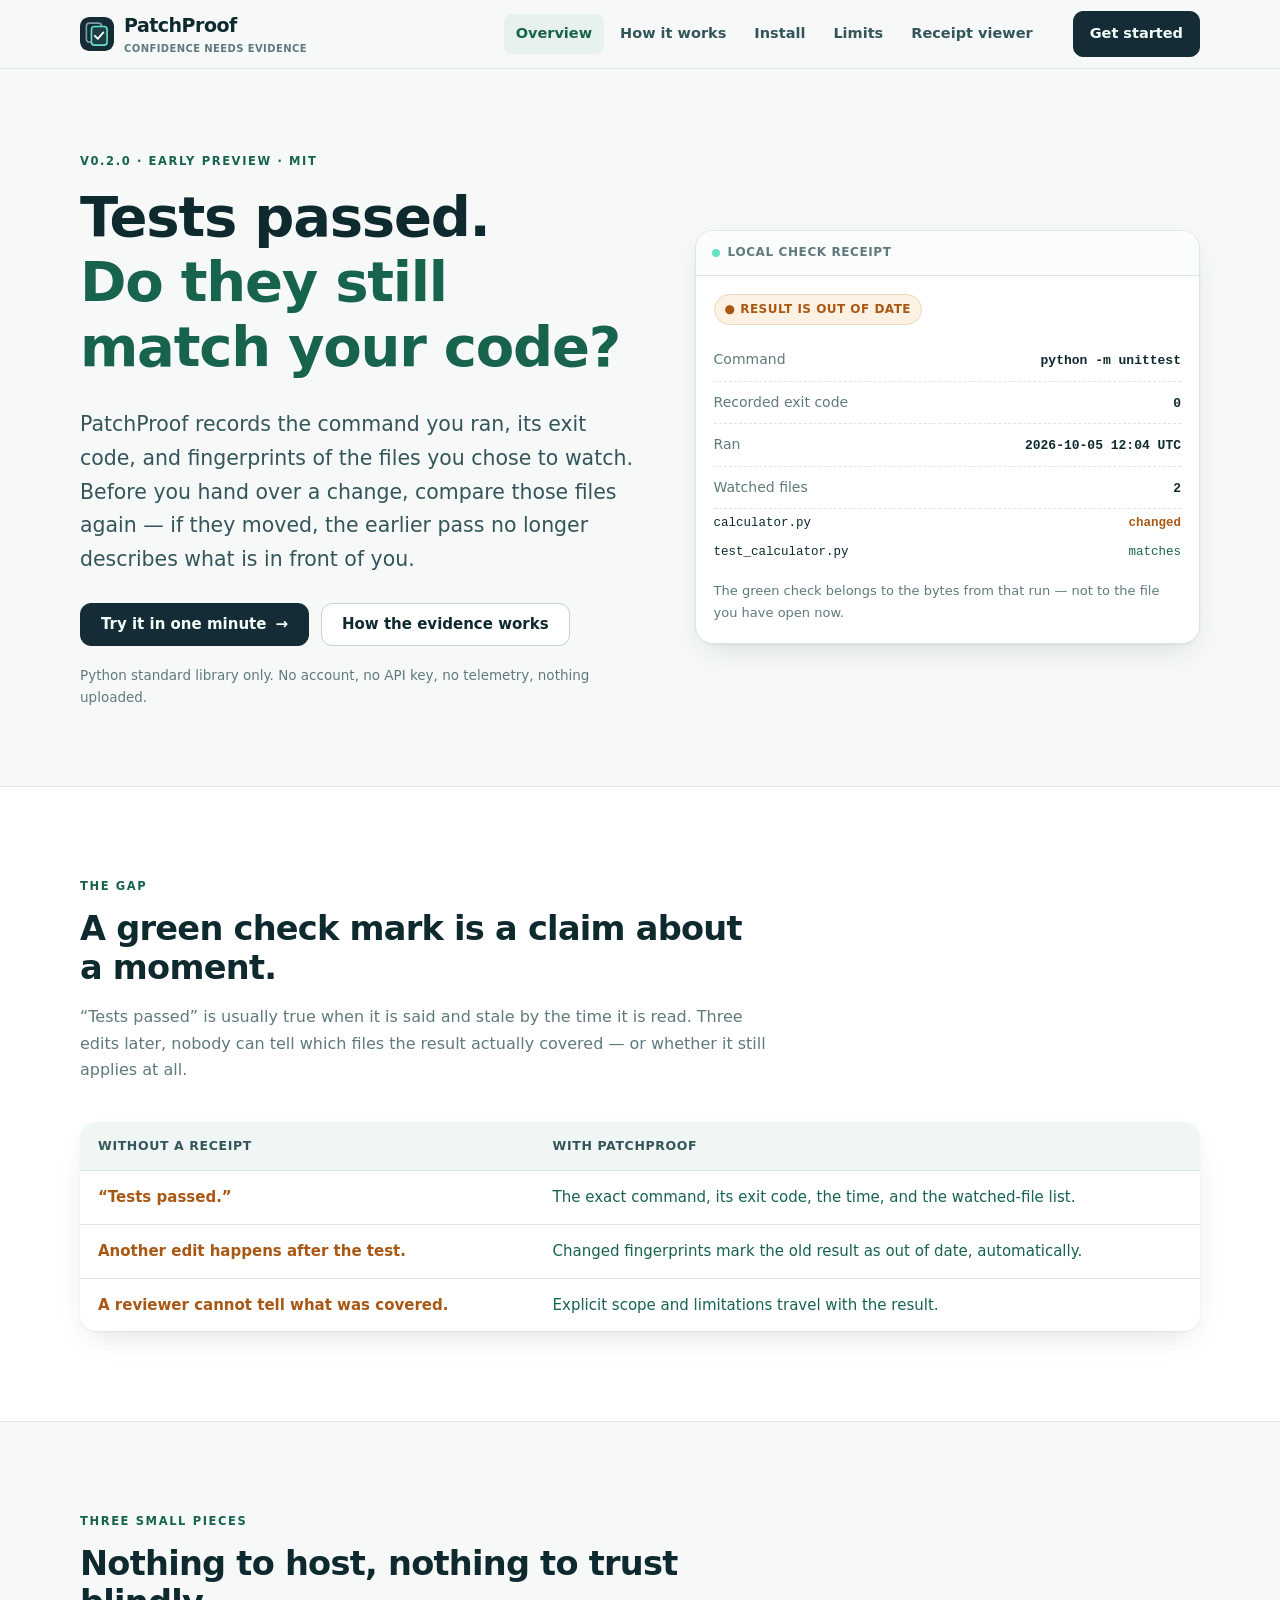
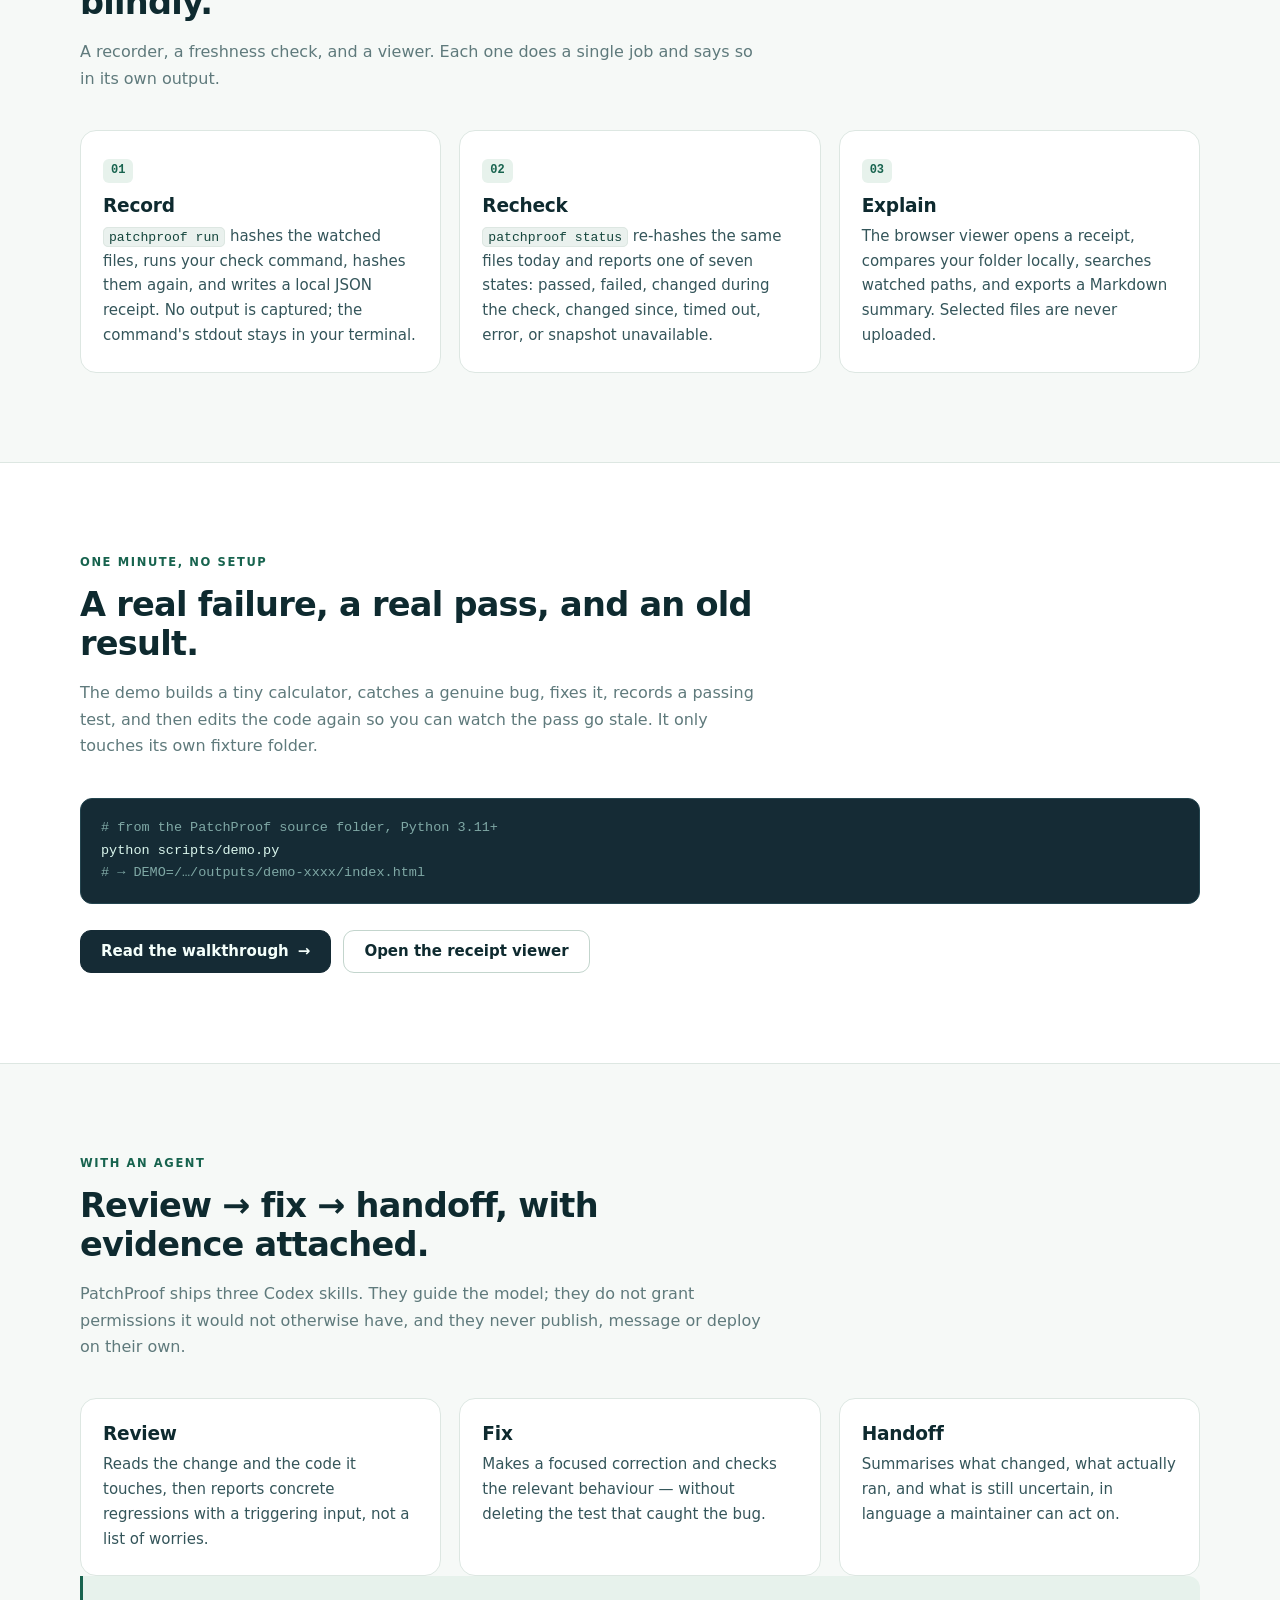
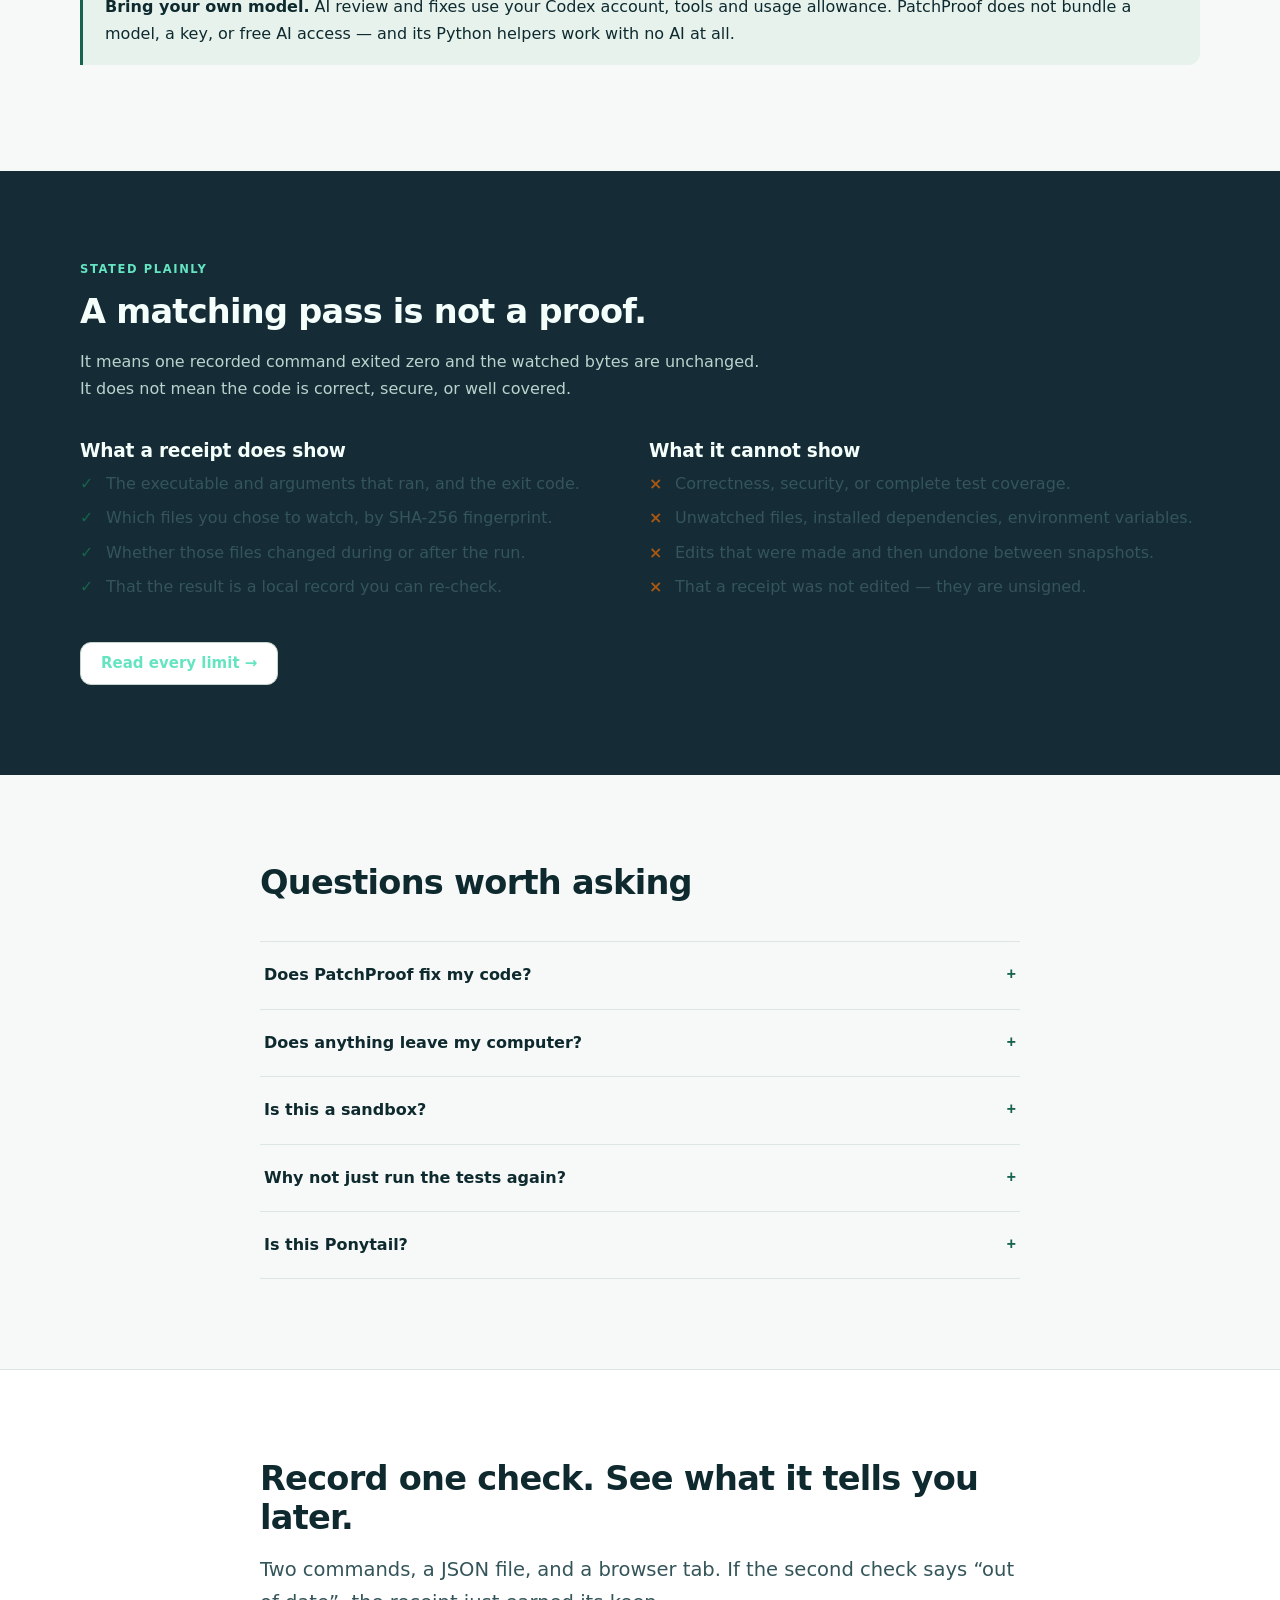
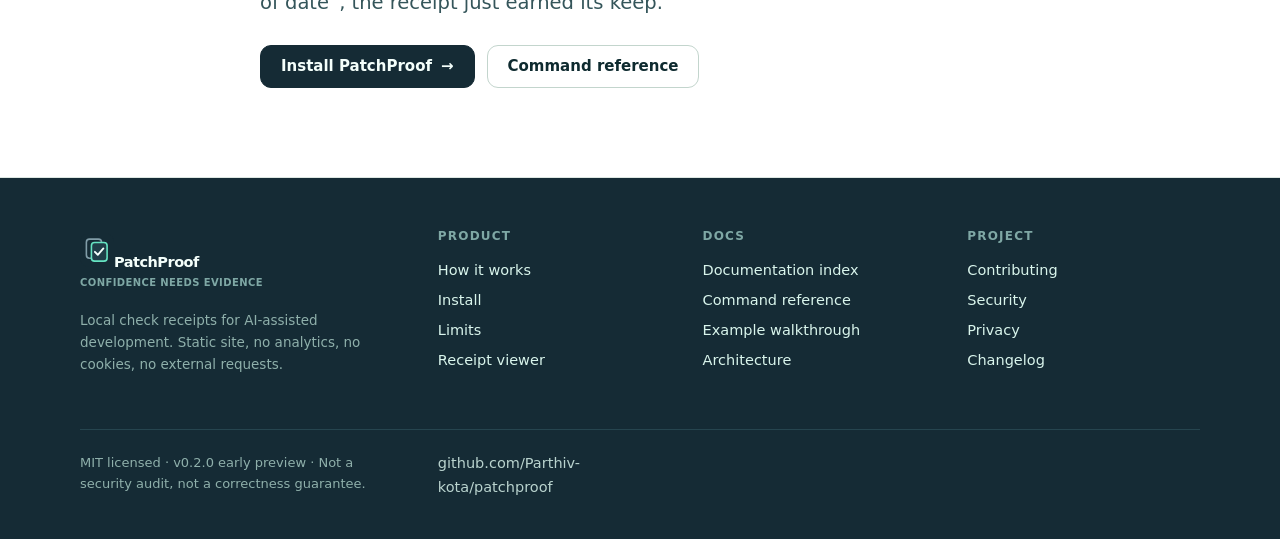
==== web/index.html @ 75d3e6bf "Add project website, folder watch selection, installable CLI and CI fixes Website (web/): - Four sta" ====
<!doctype html>
<html lang="en">
<head>
<meta charset="utf-8">
<meta name="viewport" content="width=device-width,initial-scale=1">
<meta http-equiv="Content-Security-Policy" content="default-src 'self'; img-src 'self'; style-src 'self'; script-src 'none'; object-src 'none'; base-uri 'none'; form-action 'none'">
<title>PatchProof — the AI says it works. See what was checked.</title>
<meta name="description" content="Local check receipts for AI-assisted development. Record the command, the exit code and fingerprints of the files you chose to watch — then find out when that pass stopped describing your code.">
<meta name="color-scheme" content="light">
<meta property="og:title" content="PatchProof — see what was checked">
<meta property="og:description" content="Local check receipts for AI-assisted development. Tests passed. Do they still match your code?">
<meta property="og:type" content="website">
<link rel="icon" href="../assets/icon.svg" type="image/svg+xml">
<link rel="stylesheet" href="style.css">
</head>
<body>
<a class="skip" href="#main">Skip to content</a>

<header class="site-header">
  <div class="wrap">
    <a class="brand" href="index.html">
      <img src="../assets/icon.svg" alt="">
      <span>PatchProof<small>Confidence needs evidence</small></span>
    </a>
    <nav class="site-nav" aria-label="Main">
      <a href="index.html" aria-current="page">Overview</a>
      <a href="how-it-works.html">How it works</a>
      <a href="install.html">Install</a>
      <a href="limits.html">Limits</a>
      <a href="../site/index.html">Receipt viewer</a>
    </nav>
    <a class="header-cta" href="install.html">Get started</a>
  </div>
</header>

<main id="main">

  <!-- ================= HERO ================= -->
  <section class="hero">
    <div class="wrap hero-grid">
      <div>
        <div class="eyebrow">v0.2.0 · early preview · MIT</div>
        <h1>Tests passed.<br><em>Do they still match your code?</em></h1>
        <p class="lede">PatchProof records the command you ran, its exit code, and fingerprints of the files you chose to watch. Before you hand over a change, compare those files again — if they moved, the earlier pass no longer describes what is in front of you.</p>
        <div class="btn-row">
          <a class="btn btn-primary" href="install.html">Try it in one minute <span aria-hidden="true">→</span></a>
          <a class="btn btn-secondary" href="how-it-works.html">How the evidence works</a>
        </div>
        <p class="hero-note">Python standard library only. No account, no API key, no telemetry, nothing uploaded.</p>
      </div>

      <aside class="mock" aria-label="Example of a check receipt that has gone out of date">
        <div class="mock-bar"><span class="dot" aria-hidden="true"></span> Local check receipt</div>
        <div class="mock-body">
          <span class="mock-status">● Result is out of date</span>
          <div class="mock-row"><span>Command</span><strong>python -m unittest</strong></div>
          <div class="mock-row"><span>Recorded exit code</span><strong>0</strong></div>
          <div class="mock-row"><span>Ran</span><strong>2026-10-05 12:04 UTC</strong></div>
          <div class="mock-row"><span>Watched files</span><strong>2</strong></div>
          <div style="margin-top:14px">
            <div class="mock-file"><span>calculator.py</span><b>changed</b></div>
            <div class="mock-file"><span>test_calculator.py</span><i>matches</i></div>
          </div>
          <p class="mock-foot">The green check belongs to the bytes from that run — not to the file you have open now.</p>
        </div>
      </aside>
    </div>
  </section>

  <!-- ================= PROBLEM ================= -->
  <section class="band">
    <div class="wrap">
      <div class="section-head">
        <div class="eyebrow">The gap</div>
        <h2>A green check mark is a claim about a moment.</h2>
        <p>“Tests passed” is usually true when it is said and stale by the time it is read. Three edits later, nobody can tell which files the result actually covered — or whether it still applies at all.</p>
      </div>
      <table class="compare">
        <thead>
          <tr><th scope="col">Without a receipt</th><th scope="col">With PatchProof</th></tr>
        </thead>
        <tbody>
          <tr>
            <td class="no">“Tests passed.”</td>
            <td class="yes">The exact command, its exit code, the time, and the watched-file list.</td>
          </tr>
          <tr>
            <td class="no">Another edit happens after the test.</td>
            <td class="yes">Changed fingerprints mark the old result as out of date, automatically.</td>
          </tr>
          <tr>
            <td class="no">A reviewer cannot tell what was covered.</td>
            <td class="yes">Explicit scope and limitations travel with the result.</td>
          </tr>
        </tbody>
      </table>
    </div>
  </section>

  <!-- ================= THREE PIECES ================= -->
  <section>
    <div class="wrap">
      <div class="section-head">
        <div class="eyebrow">Three small pieces</div>
        <h2>Nothing to host, nothing to trust blindly.</h2>
        <p>A recorder, a freshness check, and a viewer. Each one does a single job and says so in its own output.</p>
      </div>
      <div class="grid grid-3">
        <article class="card">
          <span class="num">01</span>
          <h3>Record</h3>
          <p><code>patchproof run</code> hashes the watched files, runs your check command, hashes them again, and writes a local JSON receipt. No output is captured; the command's stdout stays in your terminal.</p>
        </article>
        <article class="card">
          <span class="num">02</span>
          <h3>Recheck</h3>
          <p><code>patchproof status</code> re-hashes the same files today and reports one of seven states: passed, failed, changed during the check, changed since, timed out, error, or snapshot unavailable.</p>
        </article>
        <article class="card">
          <span class="num">03</span>
          <h3>Explain</h3>
          <p>The browser viewer opens a receipt, compares your folder locally, searches watched paths, and exports a Markdown summary. Selected files are never uploaded.</p>
        </article>
      </div>
    </div>
  </section>

  <!-- ================= DEMO ================= -->
  <section class="band">
    <div class="wrap">
      <div class="section-head">
        <div class="eyebrow">One minute, no setup</div>
        <h2>A real failure, a real pass, and an old result.</h2>
        <p>The demo builds a tiny calculator, catches a genuine bug, fixes it, records a passing test, and then edits the code again so you can watch the pass go stale. It only touches its own fixture folder.</p>
      </div>
      <pre><code><span class="c"># from the PatchProof source folder, Python 3.11+</span>
python scripts/demo.py
<span class="c"># → DEMO=/…/outputs/demo-xxxx/index.html</span></code></pre>
      <div class="btn-row">
        <a class="btn btn-primary" href="../examples/README.md">Read the walkthrough <span aria-hidden="true">→</span></a>
        <a class="btn btn-secondary" href="../site/index.html">Open the receipt viewer</a>
      </div>
    </div>
  </section>

  <!-- ================= FOR CODEX ================= -->
  <section>
    <div class="wrap">
      <div class="section-head">
        <div class="eyebrow">With an agent</div>
        <h2>Review → fix → handoff, with evidence attached.</h2>
        <p>PatchProof ships three Codex skills. They guide the model; they do not grant permissions it would not otherwise have, and they never publish, message or deploy on their own.</p>
      </div>
      <div class="grid grid-3">
        <article class="card"><h3>Review</h3><p>Reads the change and the code it touches, then reports concrete regressions with a triggering input, not a list of worries.</p></article>
        <article class="card"><h3>Fix</h3><p>Makes a focused correction and checks the relevant behaviour — without deleting the test that caught the bug.</p></article>
        <article class="card"><h3>Handoff</h3><p>Summarises what changed, what actually ran, and what is still uncertain, in language a maintainer can act on.</p></article>
      </div>
      <div class="callout" style="margin-top:26px">
        <p><strong>Bring your own model.</strong> AI review and fixes use your Codex account, tools and usage allowance. PatchProof does not bundle a model, a key, or free AI access — and its Python helpers work with no AI at all.</p>
      </div>
    </div>
  </section>

  <!-- ================= WHAT IT DOES NOT PROVE ================= -->
  <section class="band-deep">
    <div class="wrap">
      <div class="section-head">
        <div class="eyebrow" style="color:var(--mint)">Stated plainly</div>
        <h2>A matching pass is not a proof.</h2>
        <p>It means one recorded command exited zero and the watched bytes are unchanged. It does not mean the code is correct, secure, or well covered.</p>
      </div>
      <div class="grid grid-2">
        <div>
          <h3>What a receipt does show</h3>
          <ul class="ticks">
            <li>The executable and arguments that ran, and the exit code.</li>
            <li>Which files you chose to watch, by SHA-256 fingerprint.</li>
            <li>Whether those files changed during or after the run.</li>
            <li>That the result is a local record you can re-check.</li>
          </ul>
        </div>
        <div>
          <h3>What it cannot show</h3>
          <ul class="ticks cross">
            <li>Correctness, security, or complete test coverage.</li>
            <li>Unwatched files, installed dependencies, environment variables.</li>
            <li>Edits that were made and then undone between snapshots.</li>
            <li>That a receipt was not edited — they are unsigned.</li>
          </ul>
        </div>
      </div>
      <div class="btn-row"><a class="btn btn-secondary" href="limits.html">Read every limit →</a></div>
    </div>
  </section>

  <!-- ================= FAQ ================= -->
  <section>
    <div class="wrap-narrow">
      <div class="section-head"><h2>Questions worth asking</h2></div>
      <div class="faq">
        <details>
          <summary>Does PatchProof fix my code?</summary>
          <p>No. An agent host such as Codex performs AI-assisted edits, following the bundled skills. The recorder runs the command you name, and the viewer only compares fingerprints. None of them edits your source on its own.</p>
        </details>
        <details>
          <summary>Does anything leave my computer?</summary>
          <p>The helpers contain no network client and the viewer has no upload endpoint — it hashes selected files in the browser and keeps the result in memory. Your chosen check command may use the network, and your AI host's data policy applies separately when it reads your project.</p>
        </details>
        <details>
          <summary>Is this a sandbox?</summary>
          <p>No. Commands run with your normal account permissions and can modify files or reach the network. Read the command before you record it, and keep secrets out of arguments — arguments are stored in the receipt.</p>
        </details>
        <details>
          <summary>Why not just run the tests again?</summary>
          <p>Sometimes you should. A receipt is for the case where you cannot — the machine is different, the dependency is gone, the reviewer is remote, or you simply need to know whether the result you were shown still describes the code you were given.</p>
        </details>
        <details>
          <summary>Is this Ponytail?</summary>
          <p>No. <a href="https://github.com/DietrichGebert/ponytail">Ponytail</a> inspired the focused-plugin format. PatchProof's code, skills and symbol were authored separately, and its purpose is keeping check evidence tied to watched files.</p>
        </details>
      </div>
    </div>
  </section>

  <!-- ================= CTA ================= -->
  <section class="band">
    <div class="wrap-narrow" style="text-align:center">
      <h2>Record one check. See what it tells you later.</h2>
      <p class="lede" style="margin-inline:auto">Two commands, a JSON file, and a browser tab. If the second check says “out of date”, the receipt just earned its keep.</p>
      <div class="btn-row" style="justify-content:center">
        <a class="btn btn-primary" href="install.html">Install PatchProof <span aria-hidden="true">→</span></a>
        <a class="btn btn-secondary" href="../docs/CLI.md">Command reference</a>
      </div>
    </div>
  </section>

</main>

<footer class="site-footer">
  <div class="wrap">
    <div>
      <a class="brand" href="index.html"><img src="../assets/icon.svg" alt=""><span>PatchProof<small>Confidence needs evidence</small></span></a>
      <p>Local check receipts for AI-assisted development. Static site, no analytics, no cookies, no external requests.</p>
    </div>
    <div>
      <h4>Product</h4>
      <a href="how-it-works.html">How it works</a>
      <a href="install.html">Install</a>
      <a href="limits.html">Limits</a>
      <a href="../site/index.html">Receipt viewer</a>
    </div>
    <div>
      <h4>Docs</h4>
      <a href="../docs/README.md">Documentation index</a>
      <a href="../docs/CLI.md">Command reference</a>
      <a href="../examples/README.md">Example walkthrough</a>
      <a href="../docs/ARCHITECTURE.md">Architecture</a>
    </div>
    <div>
      <h4>Project</h4>
      <a href="../CONTRIBUTING.md">Contributing</a>
      <a href="../SECURITY.md">Security</a>
      <a href="../PRIVACY.md">Privacy</a>
      <a href="../CHANGELOG.md">Changelog</a>
    </div>
  </div>
  <div class="wrap footer-base">
    <span>MIT licensed · v0.2.0 early preview · Not a security audit, not a correctness guarantee.</span>
    <span><a href="https://github.com/Parthiv-kota/patchproof">github.com/Parthiv-kota/patchproof</a></span>
  </div>
</footer>

</body>
</html>
---- web/style.css ----
/* PatchProof website — static, no build step, no external requests. */
*, *::before, *::after { box-sizing: border-box; }

:root {
  --ink: #0e2a2f;
  --ink-soft: #34555a;
  --muted: #5f7a7c;
  --bg: #f6f9f7;
  --panel: #ffffff;
  --line: #dde7e2;
  --line-strong: #c3d5cd;
  --deep: #152b35;
  --deep-2: #1d3a45;
  --mint: #65e4c2;
  --green: #17634e;
  --green-soft: #e7f2ec;
  --amber: #a95814;
  --amber-soft: #fdf1e3;
  --shadow: 0 1px 2px rgba(14, 42, 47, .05), 0 12px 32px -12px rgba(14, 42, 47, .18);
  --radius: 16px;
  --mono: ui-monospace, "SF Mono", "Cascadia Mono", Menlo, Consolas, monospace;
}

html { scroll-behavior: smooth; }

body {
  margin: 0;
  background: var(--bg);
  color: var(--ink);
  font: 16px/1.65 ui-sans-serif, system-ui, -apple-system, "Segoe UI", Roboto, sans-serif;
  -webkit-font-smoothing: antialiased;
}

a { color: var(--green); text-decoration-thickness: 1px; text-underline-offset: 3px; }
a:hover { text-decoration-thickness: 2px; }
:focus-visible { outline: 3px solid var(--green); outline-offset: 3px; border-radius: 4px; }

.wrap { width: min(1120px, 100% - 48px); margin-inline: auto; }
.wrap-narrow { width: min(760px, 100% - 48px); margin-inline: auto; }

/* ---------- skip link ---------- */
.skip {
  position: fixed; top: -100px; left: 24px; z-index: 100;
  background: var(--panel); color: var(--ink); padding: 12px 18px;
  border-radius: 10px; box-shadow: var(--shadow); font-weight: 650;
}
.skip:focus { top: 16px; }

/* ---------- header ---------- */
.site-header {
  position: sticky; top: 0; z-index: 50;
  background: color-mix(in srgb, var(--bg) 88%, transparent);
  backdrop-filter: blur(10px);
  border-bottom: 1px solid var(--line);
}
.site-header .wrap {
  display: flex; align-items: center; gap: 28px;
  min-height: 68px;
}
.brand {
  display: flex; align-items: center; gap: 10px;
  color: var(--ink); text-decoration: none;
  font-weight: 750; font-size: 19px; letter-spacing: -.5px;
}
.brand img { width: 34px; height: 34px; border-radius: 9px; }
.brand small {
  display: block; font-size: 10px; font-weight: 550; letter-spacing: .04em;
  color: var(--muted); text-transform: uppercase;
}
.site-nav { display: flex; gap: 4px; margin-left: auto; flex-wrap: wrap; }
.site-nav a {
  color: var(--ink-soft); text-decoration: none; font-size: 14.5px; font-weight: 550;
  padding: 8px 12px; border-radius: 8px;
}
.site-nav a:hover { background: var(--green-soft); color: var(--green); }
.site-nav a[aria-current="page"] { color: var(--green); background: var(--green-soft); font-weight: 650; }
.header-cta {
  display: inline-flex; align-items: center; gap: 8px;
  background: var(--deep); color: #f2fffa; text-decoration: none;
  font-size: 14.5px; font-weight: 650; padding: 10px 16px; border-radius: 10px;
  border: 1px solid var(--deep);
}
.header-cta:hover { background: var(--deep-2); }
@media (max-width: 820px) {
  .site-nav { order: 3; width: 100%; margin: 0 0 10px; }
  .site-header .wrap { flex-wrap: wrap; padding-block: 10px; min-height: 0; }
  .header-cta { margin-left: auto; }
}

/* ---------- type ---------- */
h1, h2, h3, h4 { line-height: 1.16; letter-spacing: -.022em; margin: 0 0 .5em; font-weight: 750; }
h1 { font-size: clamp(2.2rem, 5.2vw, 3.5rem); }
h2 { font-size: clamp(1.5rem, 3vw, 2.1rem); }
h3 { font-size: 1.16rem; letter-spacing: -.012em; }
p { margin: 0 0 1em; }
.lede { font-size: clamp(1.05rem, 1.6vw, 1.22rem); color: var(--ink-soft); max-width: 62ch; }
.eyebrow {
  font-size: 11.5px; font-weight: 700; letter-spacing: .14em; text-transform: uppercase;
  color: var(--green); margin-bottom: 14px;
}
.muted { color: var(--muted); }
code, pre { font-family: var(--mono); }
:not(pre) > code {
  background: #eaf1ee; border: 1px solid var(--line);
  padding: .12em .38em; border-radius: 5px; font-size: .875em; color: #14453c;
}
pre {
  background: var(--deep); color: #d9f5ec; border-radius: 12px;
  padding: 18px 20px; overflow-x: auto; font-size: 13.5px; line-height: 1.7;
  margin: 0 0 1em; border: 1px solid #24454f;
}
pre code { color: inherit; background: none; border: 0; padding: 0; }
pre .c { color: #7fa8a5; }

/* ---------- buttons ---------- */
.btn {
  display: inline-flex; align-items: center; gap: 9px;
  font: inherit; font-size: 15px; font-weight: 650; line-height: 1;
  padding: 13px 20px; border-radius: 11px; text-decoration: none;
  border: 1px solid transparent; cursor: pointer; transition: transform .12s ease, background .15s ease;
}
.btn:active { transform: translateY(1px); }
.btn-primary { background: var(--deep); color: #f4fffb; border-color: var(--deep); }
.btn-primary:hover { background: var(--deep-2); }
.btn-secondary { background: var(--panel); color: var(--ink); border-color: var(--line-strong); }
.btn-secondary:hover { background: var(--green-soft); border-color: var(--green); color: var(--green); }
.btn-row { display: flex; flex-wrap: wrap; gap: 12px; margin-top: 26px; }

/* ---------- sections ---------- */
section { padding-block: clamp(48px, 7vw, 92px); }
.section-head { max-width: 68ch; margin-bottom: 38px; }
.section-head p { color: var(--muted); margin-bottom: 0; }
.band { background: var(--panel); border-block: 1px solid var(--line); }
.band-deep { background: var(--deep); color: #e6f6f0; border: 0; }
.band-deep h2, .band-deep h3 { color: #f4fffb; }
.band-deep h2 { text-wrap: balance; max-width: 34ch; }
.band-deep p { color: #b9d3ce; }
.band-deep a { color: var(--mint); }
.band-deep code { background: #24454f; border-color: #33575f; color: #d9f5ec; }
.band-deep pre { background: #0d2027; border-color: #2c4a53; }
.band-deep .eyebrow { color: var(--mint); }

/* ---------- hero ---------- */
.hero { padding-block: clamp(44px, 6.5vw, 84px) clamp(40px, 5vw, 64px); }
.hero-grid { display: grid; grid-template-columns: minmax(0, 1.05fr) minmax(0, .95fr); gap: 56px; align-items: center; }
@media (max-width: 900px) { .hero-grid { grid-template-columns: 1fr; gap: 40px; } }
.hero h1 em { font-style: normal; color: var(--green); }
.hero .lede { font-size: clamp(1.08rem, 1.7vw, 1.28rem); }
.hero-note { font-size: 13.5px; color: var(--muted); margin-top: 18px; }

/* receipt mock card */
.mock {
  background: var(--panel); border: 1px solid var(--line); border-radius: 18px;
  box-shadow: var(--shadow); overflow: hidden;
}
.mock-bar {
  display: flex; align-items: center; gap: 8px;
  padding: 12px 16px; border-bottom: 1px solid var(--line); background: #fbfdfc;
  font-size: 12px; font-weight: 650; letter-spacing: .05em; text-transform: uppercase; color: var(--muted);
}
.mock-bar .dot { width: 8px; height: 8px; border-radius: 50%; background: var(--mint); }
.mock-body { padding: 18px 18px 20px; }
.mock-status {
  display: inline-flex; align-items: center; gap: 7px;
  font-size: 12px; font-weight: 700; letter-spacing: .04em; text-transform: uppercase;
  color: var(--amber); background: var(--amber-soft); border: 1px solid #f0d8bf;
  padding: 5px 10px; border-radius: 999px; margin-bottom: 14px;
}
.mock-row {
  display: flex; justify-content: space-between; gap: 14px; align-items: baseline;
  padding: 9px 0; border-bottom: 1px dashed var(--line); font-size: 14px;
}
.mock-row:last-of-type { border-bottom: 0; }
.mock-row span { color: var(--muted); }
.mock-row strong { font-family: var(--mono); font-size: 13px; font-weight: 600; text-align: right; }
.mock-row .stale { color: var(--amber); }
.mock-foot { margin: 14px 0 0; font-size: 13px; color: var(--muted); }
.mock-file { display: flex; justify-content: space-between; gap: 10px; font-family: var(--mono); font-size: 12.5px; padding: 4px 0; }
.mock-file b { color: var(--amber); font-weight: 600; }
.mock-file i { color: var(--green); font-style: normal; }

/* ---------- cards / grids ---------- */
.grid { display: grid; gap: 18px; }
.grid-2 { grid-template-columns: repeat(auto-fit, minmax(280px, 1fr)); }
.grid-3 { grid-template-columns: repeat(auto-fit, minmax(260px, 1fr)); }
.card {
  background: var(--panel); border: 1px solid var(--line); border-radius: var(--radius);
  padding: 24px 22px;
}
.card h3 { margin-bottom: .4em; }
.card p { color: var(--ink-soft); margin-bottom: 0; font-size: 15px; }
.card .num {
  display: inline-block; font-family: var(--mono); font-size: 12px; font-weight: 600;
  color: var(--green); background: var(--green-soft); border-radius: 6px;
  padding: 2px 8px; margin-bottom: 12px;
}

/* ---------- comparison table ---------- */
.compare { width: 100%; border-collapse: collapse; background: var(--panel); border-radius: var(--radius); overflow: hidden; box-shadow: var(--shadow); font-size: 15px; }
.compare th, .compare td { padding: 14px 18px; text-align: left; border-bottom: 1px solid var(--line); vertical-align: top; }
.compare thead th { background: #f0f6f3; font-size: 12.5px; letter-spacing: .05em; text-transform: uppercase; color: var(--ink-soft); }
.compare tbody tr:last-child td { border-bottom: 0; }
.compare td:first-child { font-weight: 600; }
.compare .no { color: var(--amber); }
.compare .yes { color: var(--green); }

/* ---------- steps ---------- */
.steps { counter-reset: step; display: grid; gap: 0; }
.step { display: grid; grid-template-columns: 44px 1fr; gap: 20px; padding: 22px 0; border-top: 1px solid var(--line); }
.step:last-child { border-bottom: 1px solid var(--line); }
.step-n {
  counter-increment: step; width: 40px; height: 40px; border-radius: 11px;
  background: var(--deep); color: var(--mint); display: grid; place-items: center;
  font-family: var(--mono); font-weight: 650; font-size: 14px;
}
.step-n::before { content: counter(step, decimal-leading-zero); }
.step h3 { margin-bottom: .3em; }
.step p { color: var(--ink-soft); margin-bottom: .6em; }
.step pre { margin-bottom: 0; }

/* ---------- states table ---------- */
.states { width: 100%; border-collapse: collapse; font-size: 14.5px; background: var(--panel); border: 1px solid var(--line); border-radius: var(--radius); overflow: hidden; }
.states th, .states td { text-align: left; padding: 12px 16px; border-bottom: 1px solid var(--line); vertical-align: top; }
.states th { background: #f0f6f3; font-size: 12px; letter-spacing: .06em; text-transform: uppercase; color: var(--ink-soft); }
.states tr:last-child td { border-bottom: 0; }
.states code { white-space: nowrap; }
.pill { display: inline-block; font-size: 11.5px; font-weight: 700; letter-spacing: .04em; text-transform: uppercase; padding: 3px 9px; border-radius: 999px; }
.pill-good { background: var(--green-soft); color: var(--green); }
.pill-warn { background: var(--amber-soft); color: var(--amber); }

/* ---------- callout ---------- */
.callout {
  border-left: 3px solid var(--green); background: var(--green-soft);
  padding: 18px 22px; border-radius: 0 12px 12px 0; margin: 0 0 1em;
}
.callout p:last-child { margin-bottom: 0; }
.callout-warn { border-left-color: var(--amber); background: var(--amber-soft); }

/* ---------- faq ---------- */
.faq { border-top: 1px solid var(--line); }
.faq details { border-bottom: 1px solid var(--line); padding: 4px 0; }
.faq summary { cursor: pointer; padding: 16px 4px; font-weight: 650; list-style: none; display: flex; justify-content: space-between; gap: 16px; }
.faq summary::-webkit-details-marker { display: none; }
.faq summary::after { content: "+"; font-family: var(--mono); color: var(--green); font-weight: 600; }
.faq details[open] summary::after { content: "–"; }
.faq details p { padding: 0 4px 16px; color: var(--ink-soft); margin: 0; max-width: 78ch; }

/* ---------- footer ---------- */
.site-footer { background: var(--deep); color: #b9d3ce; padding-block: 52px 40px; }
.site-footer .wrap { display: grid; grid-template-columns: 1.4fr 1fr 1fr 1fr; gap: 32px; }
@media (max-width: 780px) { .site-footer .wrap { grid-template-columns: 1fr 1fr; } }
@media (prefers-contrast: more) {
  :root { --line: #9db4ab; --line-strong: #7e9a90; --muted: #3f5a5c; --ink-soft: #1d3b40; }
  .band-deep p, .site-footer p { color: #d9f5ec; }
}
.site-footer h4 { font-size: 12px; letter-spacing: .1em; text-transform: uppercase; color: #7fa8a5; margin-bottom: 12px; }
.site-footer a { color: #d9f5ec; text-decoration: none; display: block; padding: 3px 0; font-size: 14.5px; }
.site-footer a:hover { color: var(--mint); text-decoration: underline; }
.site-footer .brand { color: #f4fffb; }
.site-footer .brand small { color: #7fa8a5; }
.site-footer p { font-size: 13.5px; color: #8fb0ab; margin-top: 14px; }
.footer-base {
  margin-top: 40px; padding-top: 22px; border-top: 1px solid #26454f;
  display: flex; flex-wrap: wrap; gap: 12px 24px; justify-content: space-between;
  font-size: 13px; color: #8fb0ab;
}
.footer-base a { display: inline; color: #b9d3ce; }

/* ---------- misc ---------- */
.kv { display: grid; grid-template-columns: max-content 1fr; gap: 8px 20px; font-size: 14.5px; }
.kv dt { color: var(--muted); }
.kv dd { margin: 0; font-family: var(--mono); font-size: 13.5px; }
ul.ticks { list-style: none; padding: 0; margin: 0 0 1em; }
ul.ticks li { padding-left: 26px; position: relative; margin-bottom: 8px; color: var(--ink-soft); }
ul.ticks li::before {
  content: "✓"; position: absolute; left: 0; top: 0;
  color: var(--green); font-weight: 700;
}
ul.ticks.cross li::before { content: "×"; color: var(--amber); }
.prose h2 { margin-top: 2.2em; }
.prose h3 { margin-top: 1.7em; }
.prose ul, .prose ol { color: var(--ink-soft); padding-left: 22px; }
.prose li { margin-bottom: .4em; }
.prose table { width: 100%; border-collapse: collapse; font-size: 14.5px; margin: 1.2em 0; }
.prose th, .prose td { text-align: left; padding: 10px 14px; border-bottom: 1px solid var(--line); }
.prose th { background: #f0f6f3; font-size: 12px; letter-spacing: .06em; text-transform: uppercase; }
.prose blockquote { margin: 1.4em 0; padding: 4px 20px; border-left: 3px solid var(--line-strong); color: var(--ink-soft); }
.prose hr { border: 0; border-top: 1px solid var(--line); margin: 2.4em 0; }

@media (prefers-reduced-motion: reduce) {
  html { scroll-behavior: auto; }
  * { transition: none !important; }
}

@media print {
  .site-header, .site-footer, .btn-row { display: none; }
  body { background: #fff; }
  a { color: var(--ink); }
}
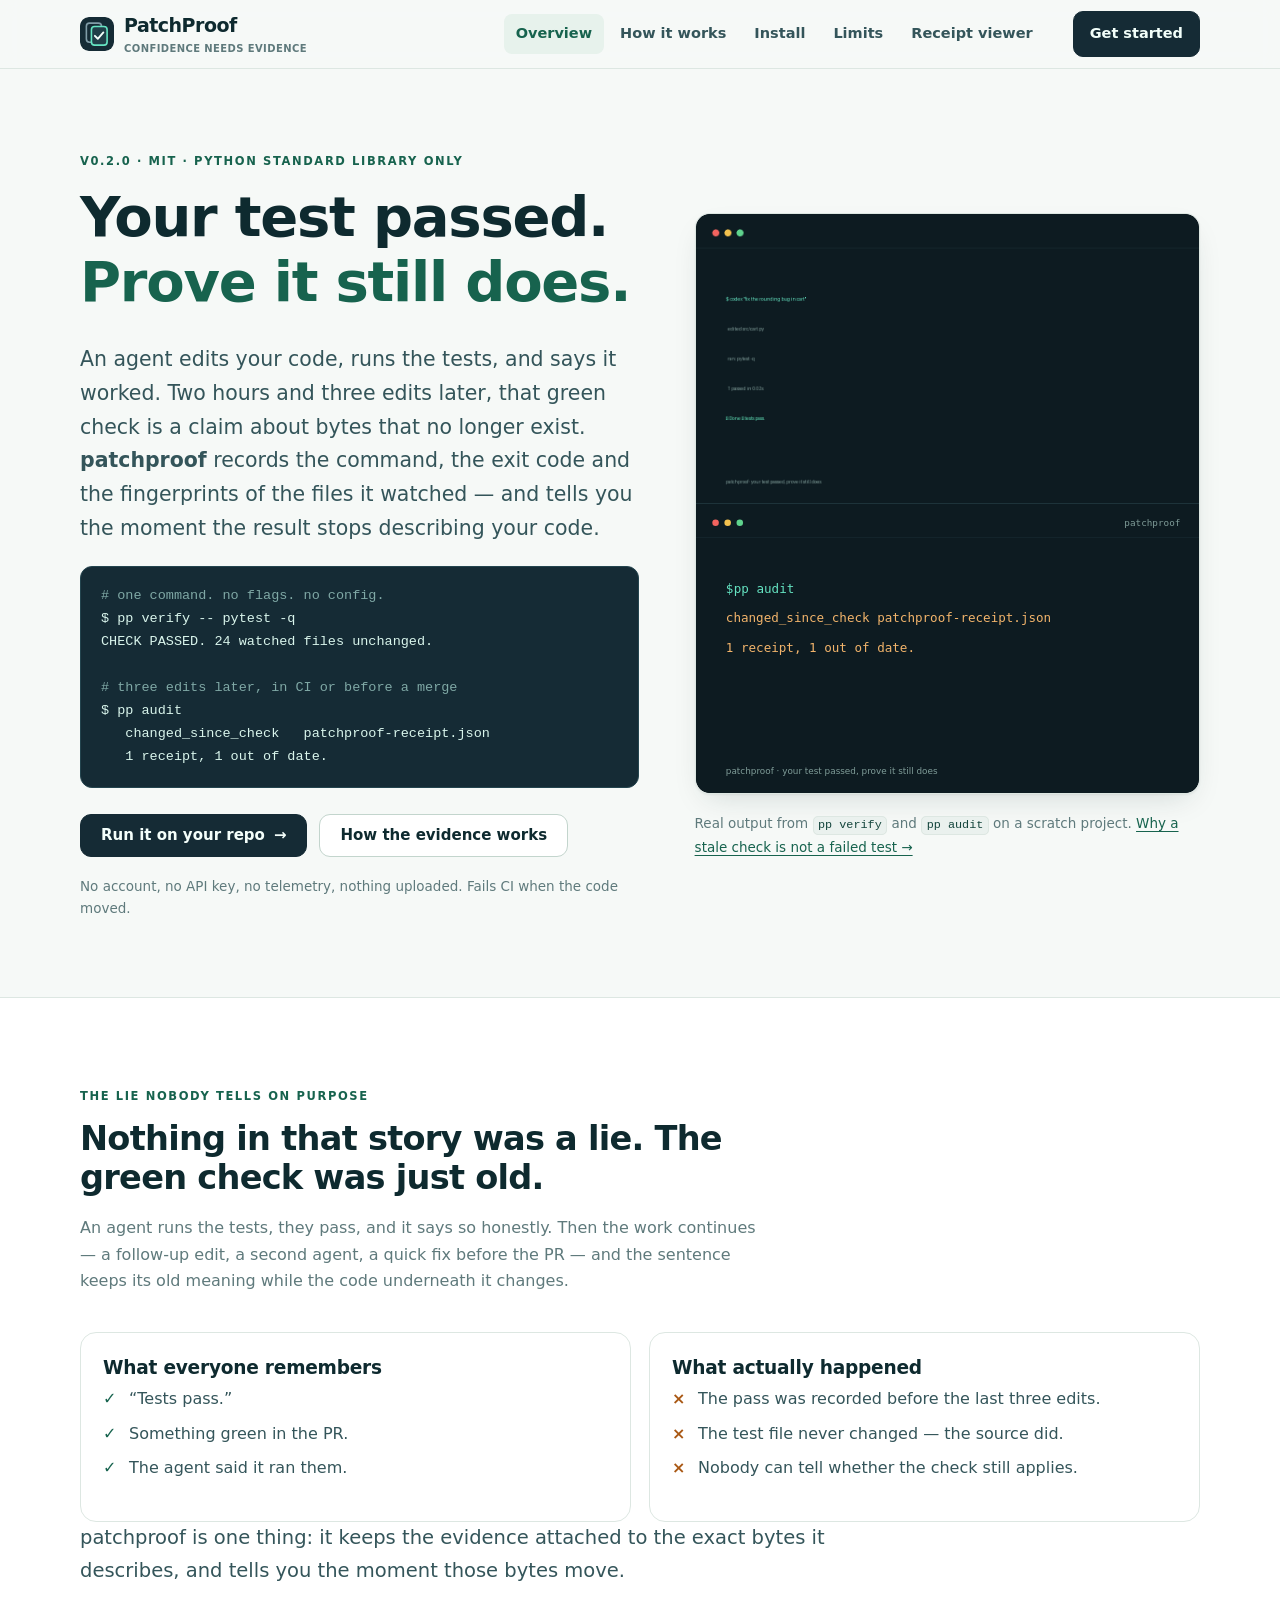
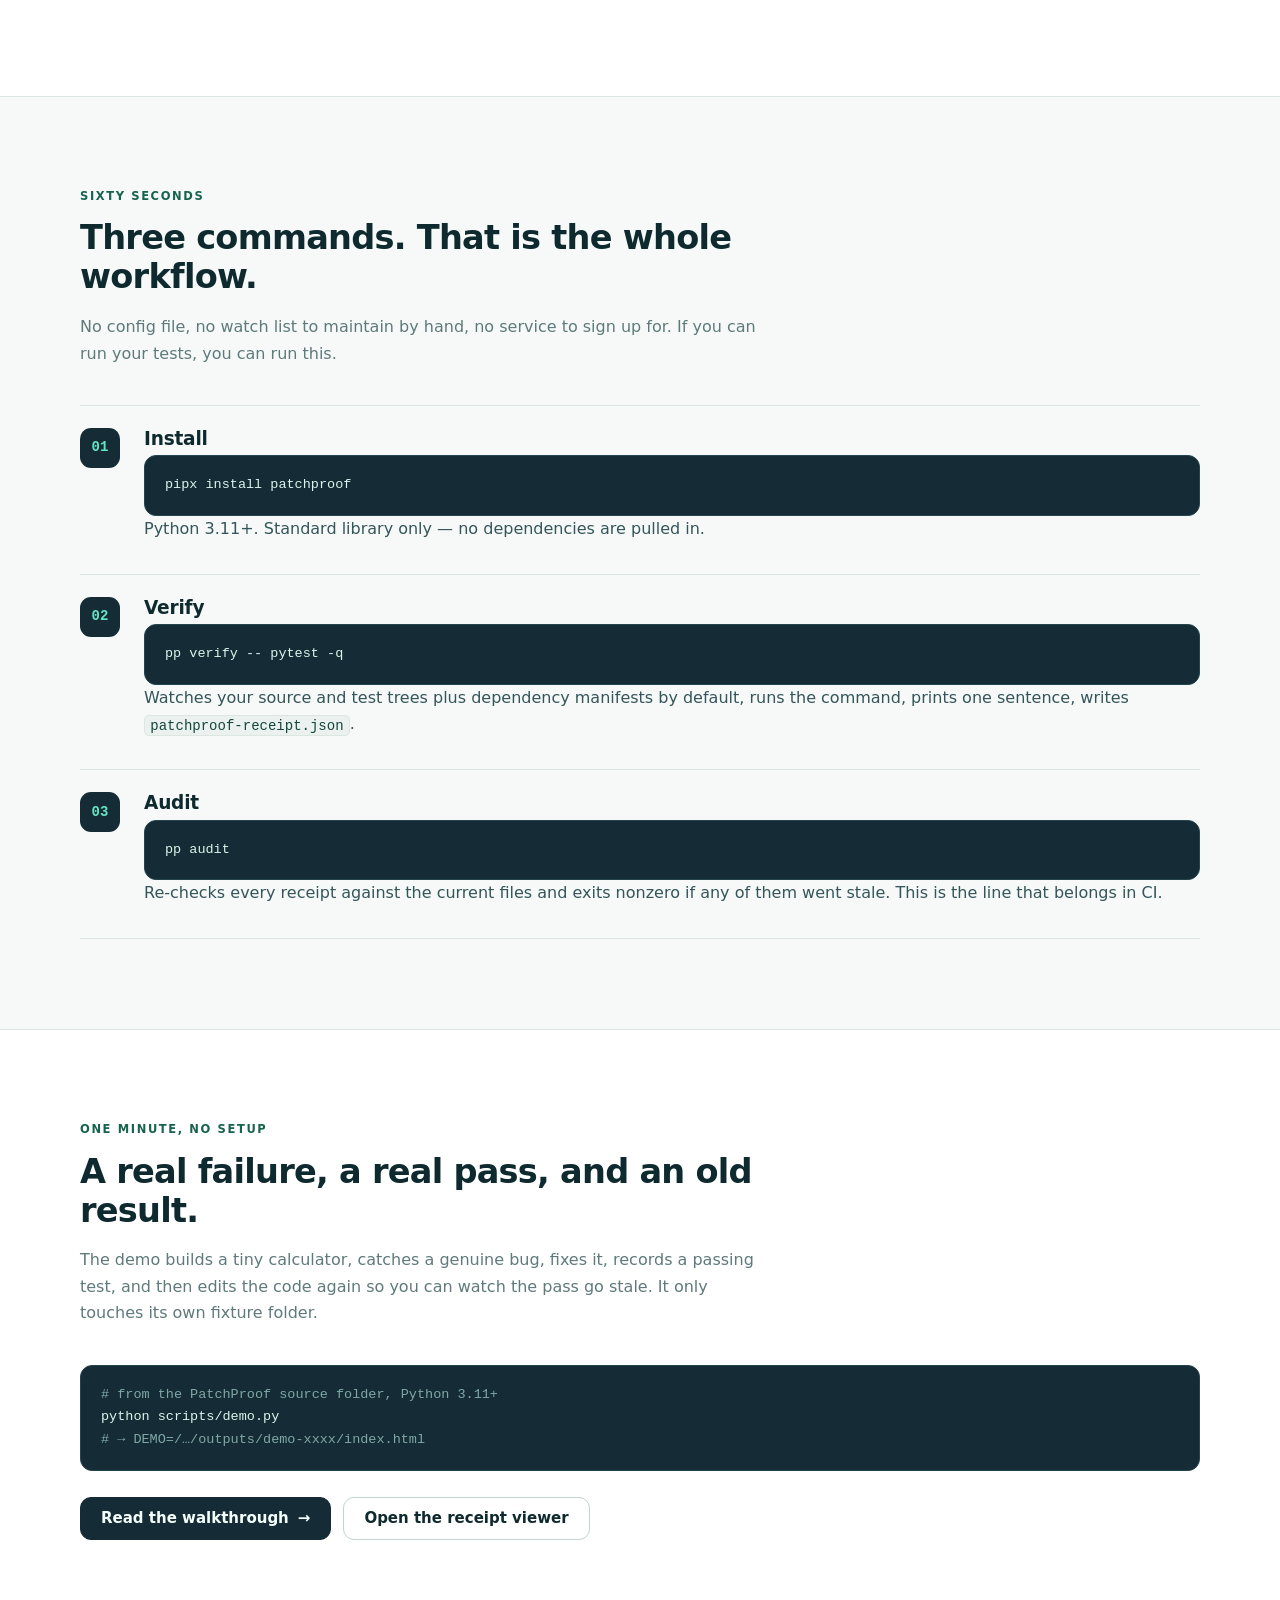
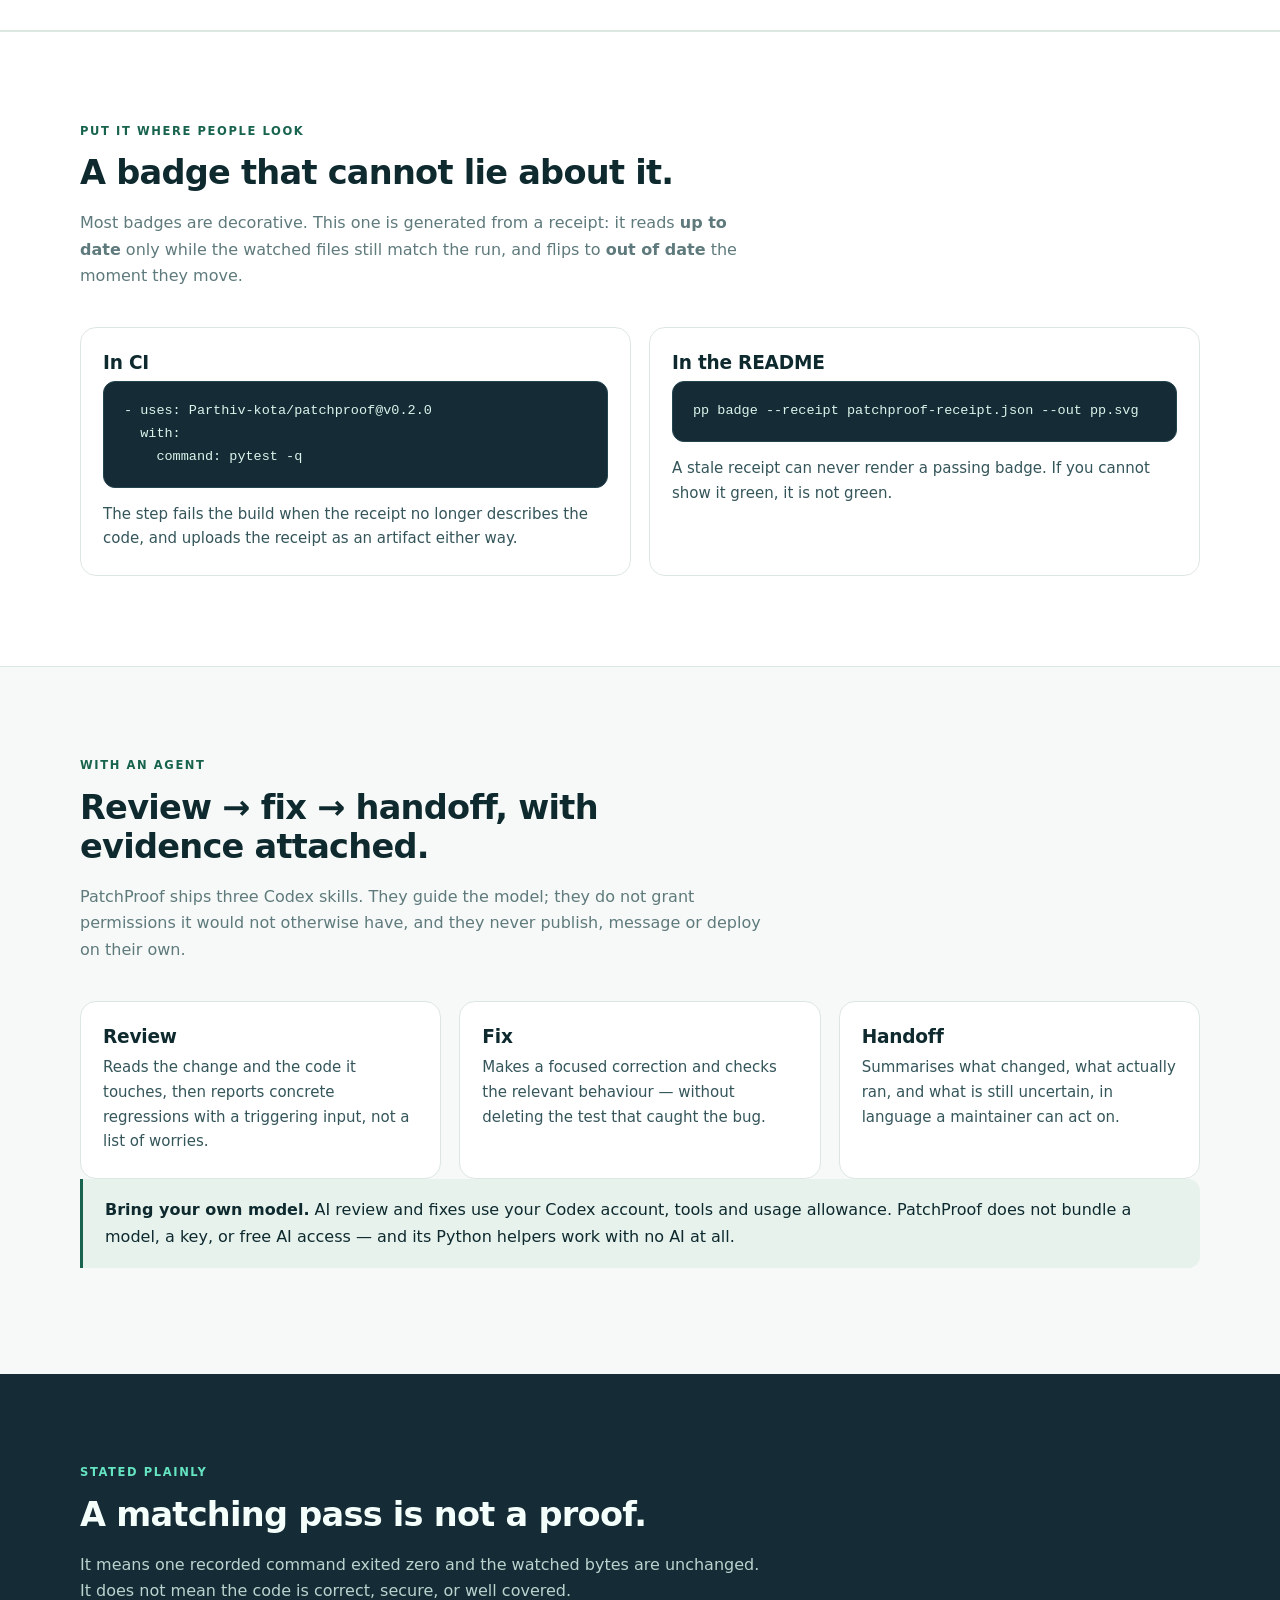
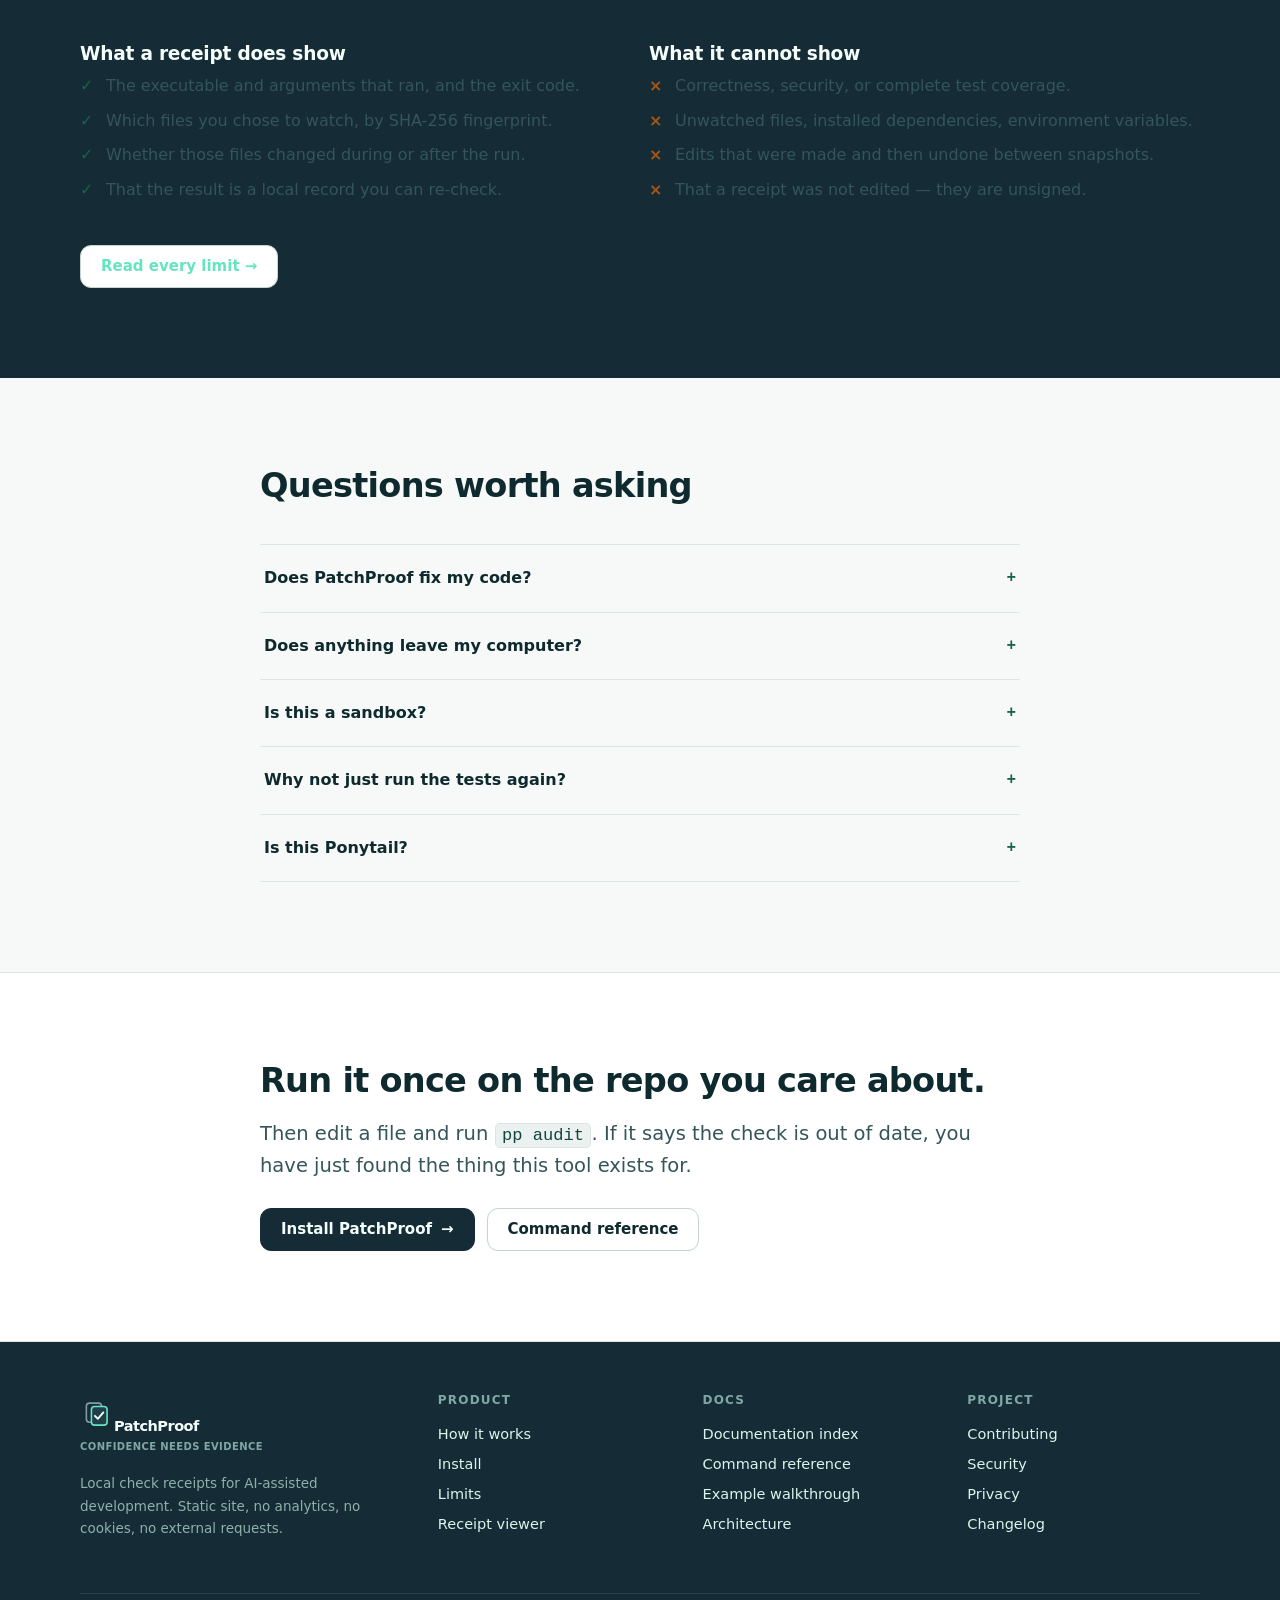
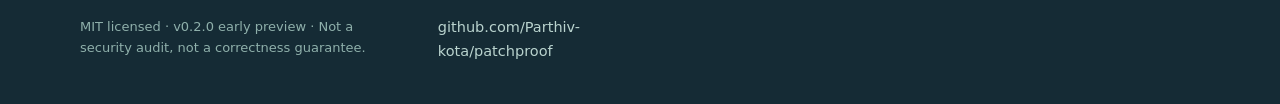
==== commit f5522441: "Reposition around the stale check: pp verify, pp audit, badge and demo The tool was a correct record" ====
--- a/web/index.html
+++ b/web/index.html
@@ -4,13 +4,18 @@
 <meta charset="utf-8">
 <meta name="viewport" content="width=device-width,initial-scale=1">
 <meta http-equiv="Content-Security-Policy" content="default-src 'self'; img-src 'self'; style-src 'self'; script-src 'none'; object-src 'none'; base-uri 'none'; form-action 'none'">
-<title>PatchProof — the AI says it works. See what was checked.</title>
-<meta name="description" content="Local check receipts for AI-assisted development. Record the command, the exit code and fingerprints of the files you chose to watch — then find out when that pass stopped describing your code.">
+<title>patchproof — your test passed. prove it still does.</title>
+<meta name="description" content="Agents edit code after the tests pass. patchproof records the command, the exit code and fingerprints of the files it watched — then tells you the moment that green check stops describing your code. One command, no flags, no account.">
 <meta name="color-scheme" content="light">
-<meta property="og:title" content="PatchProof — see what was checked">
-<meta property="og:description" content="Local check receipts for AI-assisted development. Tests passed. Do they still match your code?">
+<meta property="og:title" content="patchproof — your test passed. prove it still does.">
+<meta property="og:description" content="Agents edit code after the tests pass. One command records the evidence and tells you when it goes stale.">
 <meta property="og:type" content="website">
 <link rel="icon" href="../assets/icon.svg" type="image/svg+xml">
+<meta property="og:image" content="og.png">
+<meta property="og:image:width" content="1200">
+<meta property="og:image:height" content="630">
+<meta name="twitter:card" content="summary_large_image">
+<meta name="twitter:image" content="og.png">
 <link rel="stylesheet" href="style.css">
 </head>
 <body>
@@ -39,31 +44,31 @@
   <section class="hero">
     <div class="wrap hero-grid">
       <div>
-        <div class="eyebrow">v0.2.0 · early preview · MIT</div>
-        <h1>Tests passed.<br><em>Do they still match your code?</em></h1>
-        <p class="lede">PatchProof records the command you ran, its exit code, and fingerprints of the files you chose to watch. Before you hand over a change, compare those files again — if they moved, the earlier pass no longer describes what is in front of you.</p>
+        <div class="eyebrow">v0.2.0 · MIT · python standard library only</div>
+        <h1>Your test passed.<br><em>Prove it still does.</em></h1>
+        <p class="lede">An agent edits your code, runs the tests, and says it worked. Two hours and three edits later, that green check is a claim about bytes that no longer exist. <strong>patchproof</strong> records the command, the exit code and the fingerprints of the files it watched — and tells you the moment the result stops describing your code.</p>
+        <pre style="margin-top:22px"><code><span class="c"># one command. no flags. no config.</span>
+$ pp verify -- pytest -q
+CHECK PASSED. 24 watched files unchanged.
+
+<span class="c"># three edits later, in CI or before a merge</span>
+$ pp audit
+   changed_since_check   patchproof-receipt.json
+   1 receipt, 1 out of date.</code></pre>
         <div class="btn-row">
-          <a class="btn btn-primary" href="install.html">Try it in one minute <span aria-hidden="true">→</span></a>
+          <a class="btn btn-primary" href="install.html">Run it on your repo <span aria-hidden="true">→</span></a>
           <a class="btn btn-secondary" href="how-it-works.html">How the evidence works</a>
         </div>
-        <p class="hero-note">Python standard library only. No account, no API key, no telemetry, nothing uploaded.</p>
-      </div>
-
-      <aside class="mock" aria-label="Example of a check receipt that has gone out of date">
-        <div class="mock-bar"><span class="dot" aria-hidden="true"></span> Local check receipt</div>
-        <div class="mock-body">
-          <span class="mock-status">● Result is out of date</span>
-          <div class="mock-row"><span>Command</span><strong>python -m unittest</strong></div>
-          <div class="mock-row"><span>Recorded exit code</span><strong>0</strong></div>
-          <div class="mock-row"><span>Ran</span><strong>2026-10-05 12:04 UTC</strong></div>
-          <div class="mock-row"><span>Watched files</span><strong>2</strong></div>
-          <div style="margin-top:14px">
-            <div class="mock-file"><span>calculator.py</span><b>changed</b></div>
-            <div class="mock-file"><span>test_calculator.py</span><i>matches</i></div>
-          </div>
-          <p class="mock-foot">The green check belongs to the bytes from that run — not to the file you have open now.</p>
-        </div>
-      </aside>
+        <p class="hero-note">No account, no API key, no telemetry, nothing uploaded. Fails CI when the code moved.</p>
+      </div>
+
+      <div>
+        <figure class="mock" aria-label="Twelve second demo: an agent says the tests pass, a receipt is recorded, the file is edited, and the audit reports it out of date">
+          <img class="demo-gif demo-loop" src="demo.gif" width="1080" height="620" alt="Terminal recording: codex says done and tests pass, pp verify records CHECK PASSED, one file is edited, pp audit reports changed_since_check — 1 receipt, 1 out of date.">
+          <img class="demo-gif demo-zoom" src="frames/4-audit.svg" width="1080" height="620" alt="Close-up: pp audit prints changed_since_check for patchproof-receipt.json and 1 receipt, 1 out of date.">
+        </figure>
+        <p class="hero-note" style="margin-top:12px">Real output from <code>pp verify</code> and <code>pp audit</code> on a scratch project. <a href="how-it-works.html">Why a stale check is not a failed test →</a></p>
+      </div>
     </div>
   </section>
 
@@ -71,29 +76,29 @@
   <section class="band">
     <div class="wrap">
       <div class="section-head">
-        <div class="eyebrow">The gap</div>
-        <h2>A green check mark is a claim about a moment.</h2>
-        <p>“Tests passed” is usually true when it is said and stale by the time it is read. Three edits later, nobody can tell which files the result actually covered — or whether it still applies at all.</p>
-      </div>
-      <table class="compare">
-        <thead>
-          <tr><th scope="col">Without a receipt</th><th scope="col">With PatchProof</th></tr>
-        </thead>
-        <tbody>
-          <tr>
-            <td class="no">“Tests passed.”</td>
-            <td class="yes">The exact command, its exit code, the time, and the watched-file list.</td>
-          </tr>
-          <tr>
-            <td class="no">Another edit happens after the test.</td>
-            <td class="yes">Changed fingerprints mark the old result as out of date, automatically.</td>
-          </tr>
-          <tr>
-            <td class="no">A reviewer cannot tell what was covered.</td>
-            <td class="yes">Explicit scope and limitations travel with the result.</td>
-          </tr>
-        </tbody>
-      </table>
+        <div class="eyebrow">The lie nobody tells on purpose</div>
+        <h2>Nothing in that story was a lie. The green check was just old.</h2>
+        <p>An agent runs the tests, they pass, and it says so honestly. Then the work continues — a follow-up edit, a second agent, a quick fix before the PR — and the sentence keeps its old meaning while the code underneath it changes.</p>
+      </div>
+      <div class="grid grid-2">
+        <div class="card">
+          <h3>What everyone remembers</h3>
+          <ul class="ticks">
+            <li>“Tests pass.”</li>
+            <li>Something green in the PR.</li>
+            <li>The agent said it ran them.</li>
+          </ul>
+        </div>
+        <div class="card">
+          <h3>What actually happened</h3>
+          <ul class="ticks cross">
+            <li>The pass was recorded before the last three edits.</li>
+            <li>The test file never changed — the source did.</li>
+            <li>Nobody can tell whether the check still applies.</li>
+          </ul>
+        </div>
+      </div>
+      <p class="lede" style="margin-top:30px;margin-bottom:0">patchproof is one thing: it keeps the evidence attached to the exact bytes it describes, and tells you the moment those bytes move.</p>
     </div>
   </section>
 
@@ -101,26 +106,35 @@
   <section>
     <div class="wrap">
       <div class="section-head">
-        <div class="eyebrow">Three small pieces</div>
-        <h2>Nothing to host, nothing to trust blindly.</h2>
-        <p>A recorder, a freshness check, and a viewer. Each one does a single job and says so in its own output.</p>
-      </div>
-      <div class="grid grid-3">
-        <article class="card">
-          <span class="num">01</span>
-          <h3>Record</h3>
-          <p><code>patchproof run</code> hashes the watched files, runs your check command, hashes them again, and writes a local JSON receipt. No output is captured; the command's stdout stays in your terminal.</p>
-        </article>
-        <article class="card">
-          <span class="num">02</span>
-          <h3>Recheck</h3>
-          <p><code>patchproof status</code> re-hashes the same files today and reports one of seven states: passed, failed, changed during the check, changed since, timed out, error, or snapshot unavailable.</p>
-        </article>
-        <article class="card">
-          <span class="num">03</span>
-          <h3>Explain</h3>
-          <p>The browser viewer opens a receipt, compares your folder locally, searches watched paths, and exports a Markdown summary. Selected files are never uploaded.</p>
-        </article>
+        <div class="eyebrow">Sixty seconds</div>
+        <h2>Three commands. That is the whole workflow.</h2>
+        <p>No config file, no watch list to maintain by hand, no service to sign up for. If you can run your tests, you can run this.</p>
+      </div>
+      <div class="steps">
+        <div class="step">
+          <div class="step-n" aria-hidden="true"></div>
+          <div>
+            <h3>Install</h3>
+            <pre><code>pipx install patchproof</code></pre>
+            <p>Python 3.11+. Standard library only — no dependencies are pulled in.</p>
+          </div>
+        </div>
+        <div class="step">
+          <div class="step-n" aria-hidden="true"></div>
+          <div>
+            <h3>Verify</h3>
+            <pre><code>pp verify -- pytest -q</code></pre>
+            <p>Watches your source and test trees plus dependency manifests by default, runs the command, prints one sentence, writes <code>patchproof-receipt.json</code>.</p>
+          </div>
+        </div>
+        <div class="step">
+          <div class="step-n" aria-hidden="true"></div>
+          <div>
+            <h3>Audit</h3>
+            <pre><code>pp audit</code></pre>
+            <p>Re-checks every receipt against the current files and exits nonzero if any of them went stale. This is the line that belongs in CI.</p>
+          </div>
+        </div>
       </div>
     </div>
   </section>
@@ -144,6 +158,30 @@
   </section>
 
   <!-- ================= FOR CODEX ================= -->
+  <section class="band">
+    <div class="wrap">
+      <div class="section-head">
+        <div class="eyebrow">Put it where people look</div>
+        <h2>A badge that cannot lie about it.</h2>
+        <p>Most badges are decorative. This one is generated from a receipt: it reads <strong>up to date</strong> only while the watched files still match the run, and flips to <strong>out of date</strong> the moment they move.</p>
+      </div>
+      <div class="grid grid-2">
+        <div class="card">
+          <h3>In CI</h3>
+          <pre><code>- uses: Parthiv-kota/patchproof@v0.2.0
+  with:
+    command: pytest -q</code></pre>
+          <p>The step fails the build when the receipt no longer describes the code, and uploads the receipt as an artifact either way.</p>
+        </div>
+        <div class="card">
+          <h3>In the README</h3>
+          <pre><code>pp badge --receipt patchproof-receipt.json --out pp.svg</code></pre>
+          <p>A stale receipt can never render a passing badge. If you cannot show it green, it is not green.</p>
+        </div>
+      </div>
+    </div>
+  </section>
+
   <section>
     <div class="wrap">
       <div class="section-head">
@@ -226,8 +264,8 @@
   <!-- ================= CTA ================= -->
   <section class="band">
     <div class="wrap-narrow" style="text-align:center">
-      <h2>Record one check. See what it tells you later.</h2>
-      <p class="lede" style="margin-inline:auto">Two commands, a JSON file, and a browser tab. If the second check says “out of date”, the receipt just earned its keep.</p>
+      <h2>Run it once on the repo you care about.</h2>
+      <p class="lede" style="margin-inline:auto">Then edit a file and run <code>pp audit</code>. If it says the check is out of date, you have just found the thing this tool exists for.</p>
       <div class="btn-row" style="justify-content:center">
         <a class="btn btn-primary" href="install.html">Install PatchProof <span aria-hidden="true">→</span></a>
         <a class="btn btn-secondary" href="../docs/CLI.md">Command reference</a>
--- a/web/style.css
+++ b/web/style.css
@@ -297,3 +297,25 @@
   body { background: #fff; }
   a { color: var(--ink); }
 }
+
+/* ---------- demo recording ---------- */
+.demo-gif {
+  display: block; width: 100%; height: auto;
+  background: #0d1b21;
+}
+.mock { border-radius: 14px; }
+.mock .demo-gif:first-child { border-radius: 14px 14px 0 0; }
+/* The looping GIF is all but invisible on machines that reduce motion, so the
+   static close-up below it carries the point on its own. */
+@media (prefers-reduced-motion: reduce) {
+  .demo-loop { display: none; }
+}
+.demo-zoom { border-top: 1px solid #1d333a; border-radius: 0 0 14px 14px; }
+figure.mock { margin: 0; }
+figure.mock figcaption {
+  padding: 12px 16px; font-size: 13px; color: var(--muted);
+  border-top: 1px solid var(--line); background: #fbfdfc;
+}
+
+  .note-band { background: var(--panel); border: 1px solid var(--line); border-left: 3px solid var(--green); border-radius: 0 12px 12px 0; padding: 18px 22px; margin-top: 30px; }
+  .note-band p:last-child { margin-bottom: 0; }
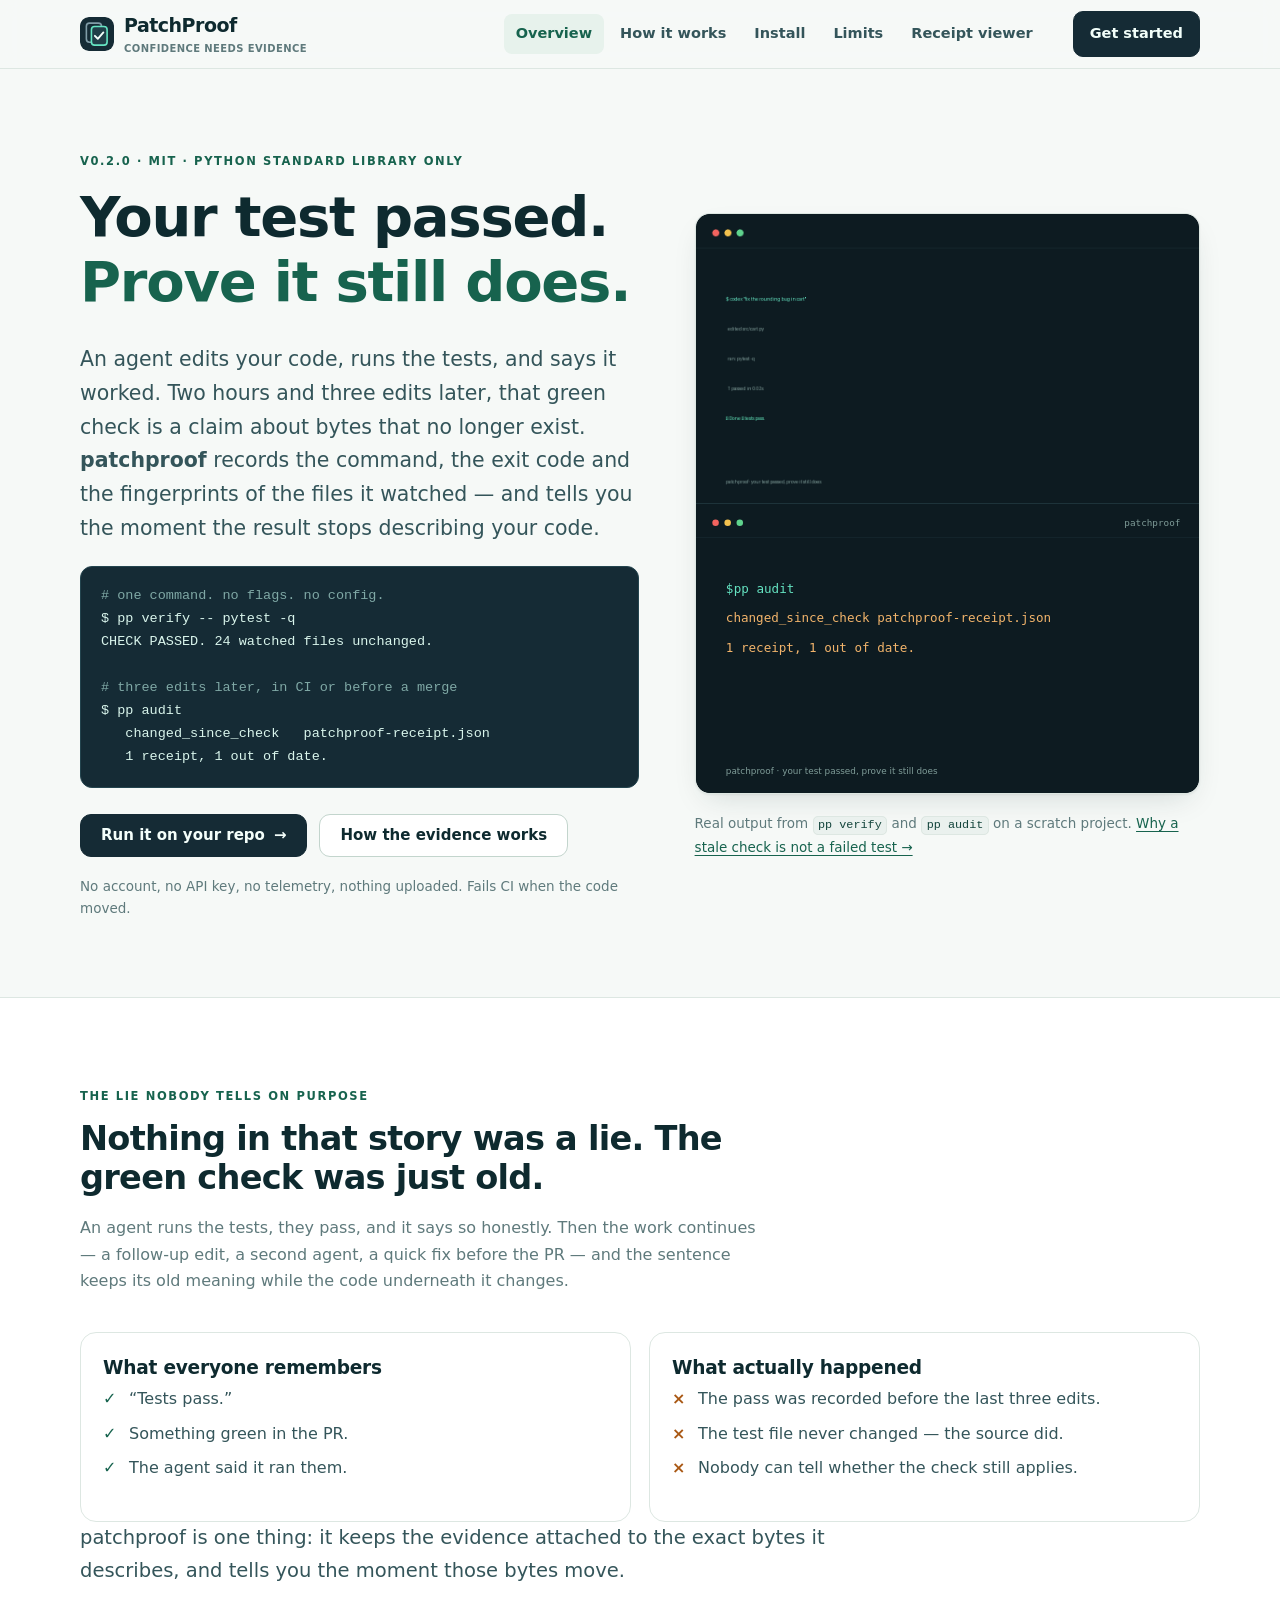
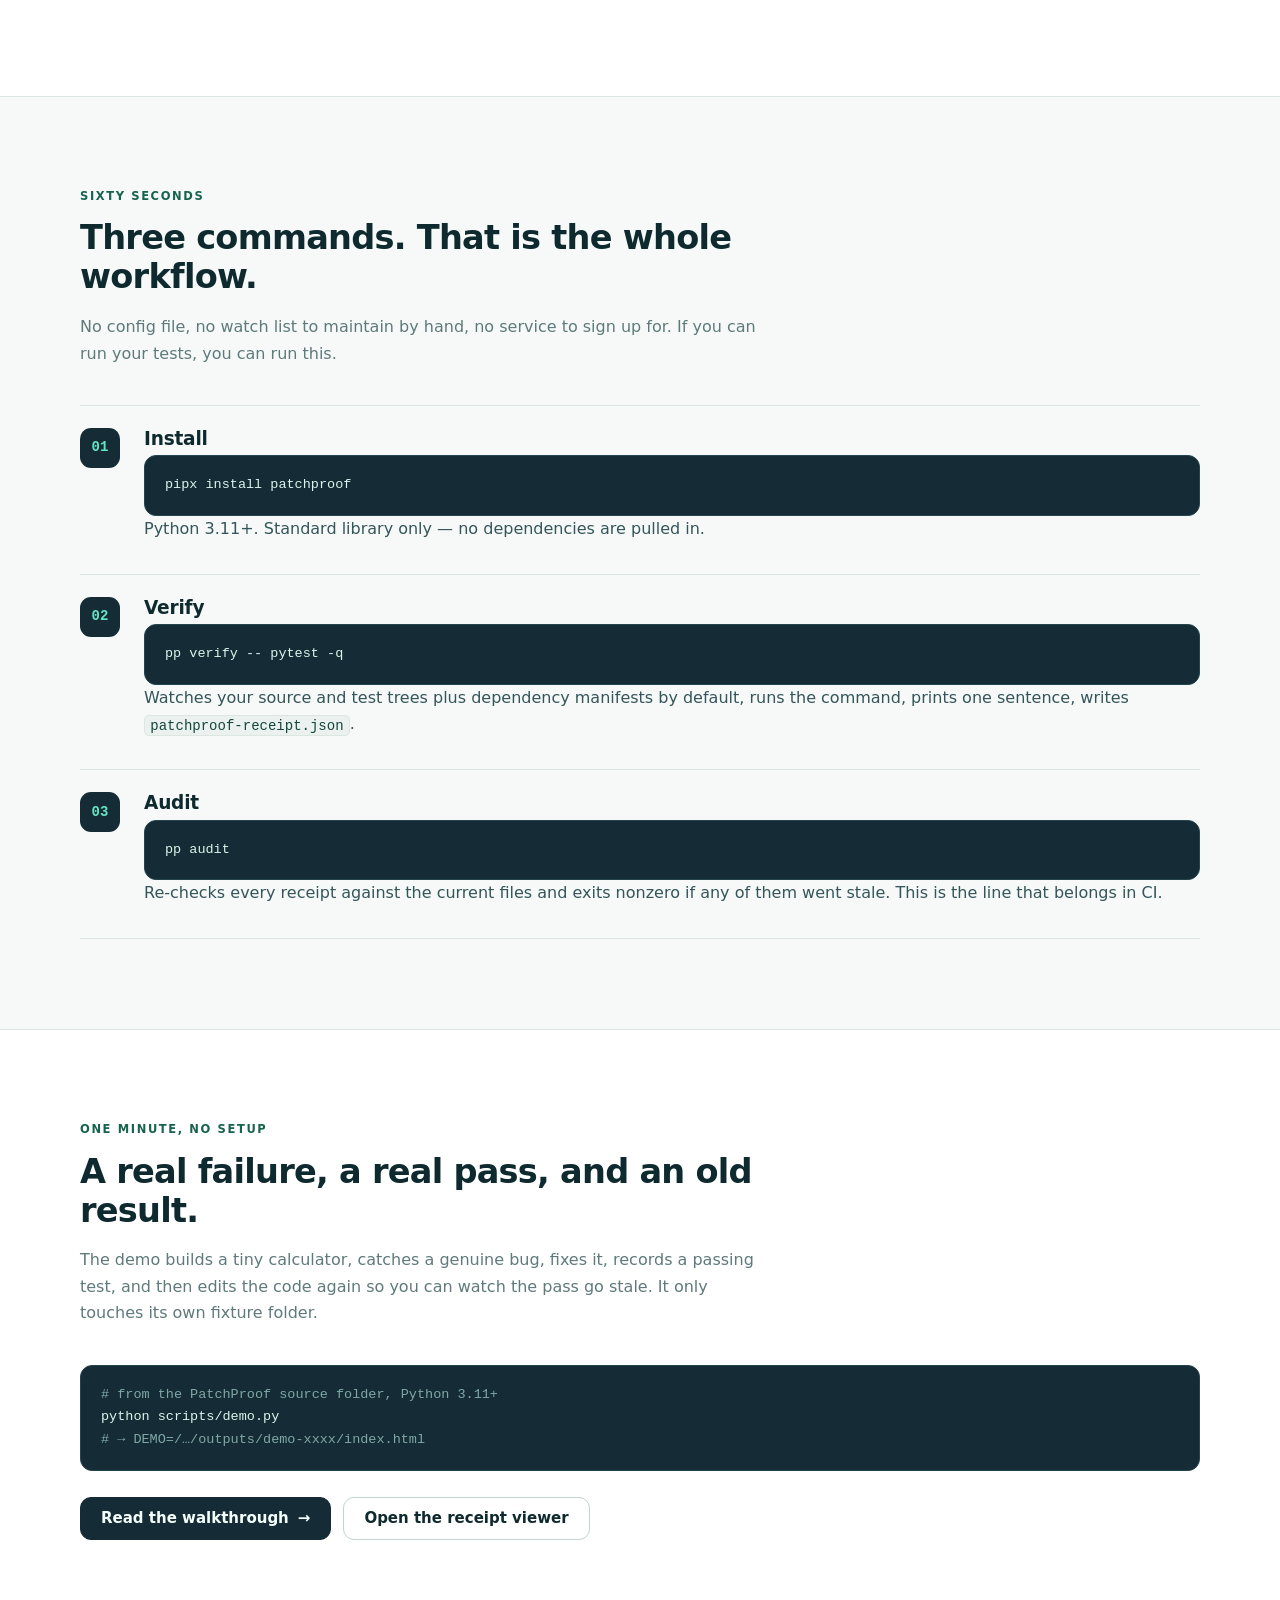
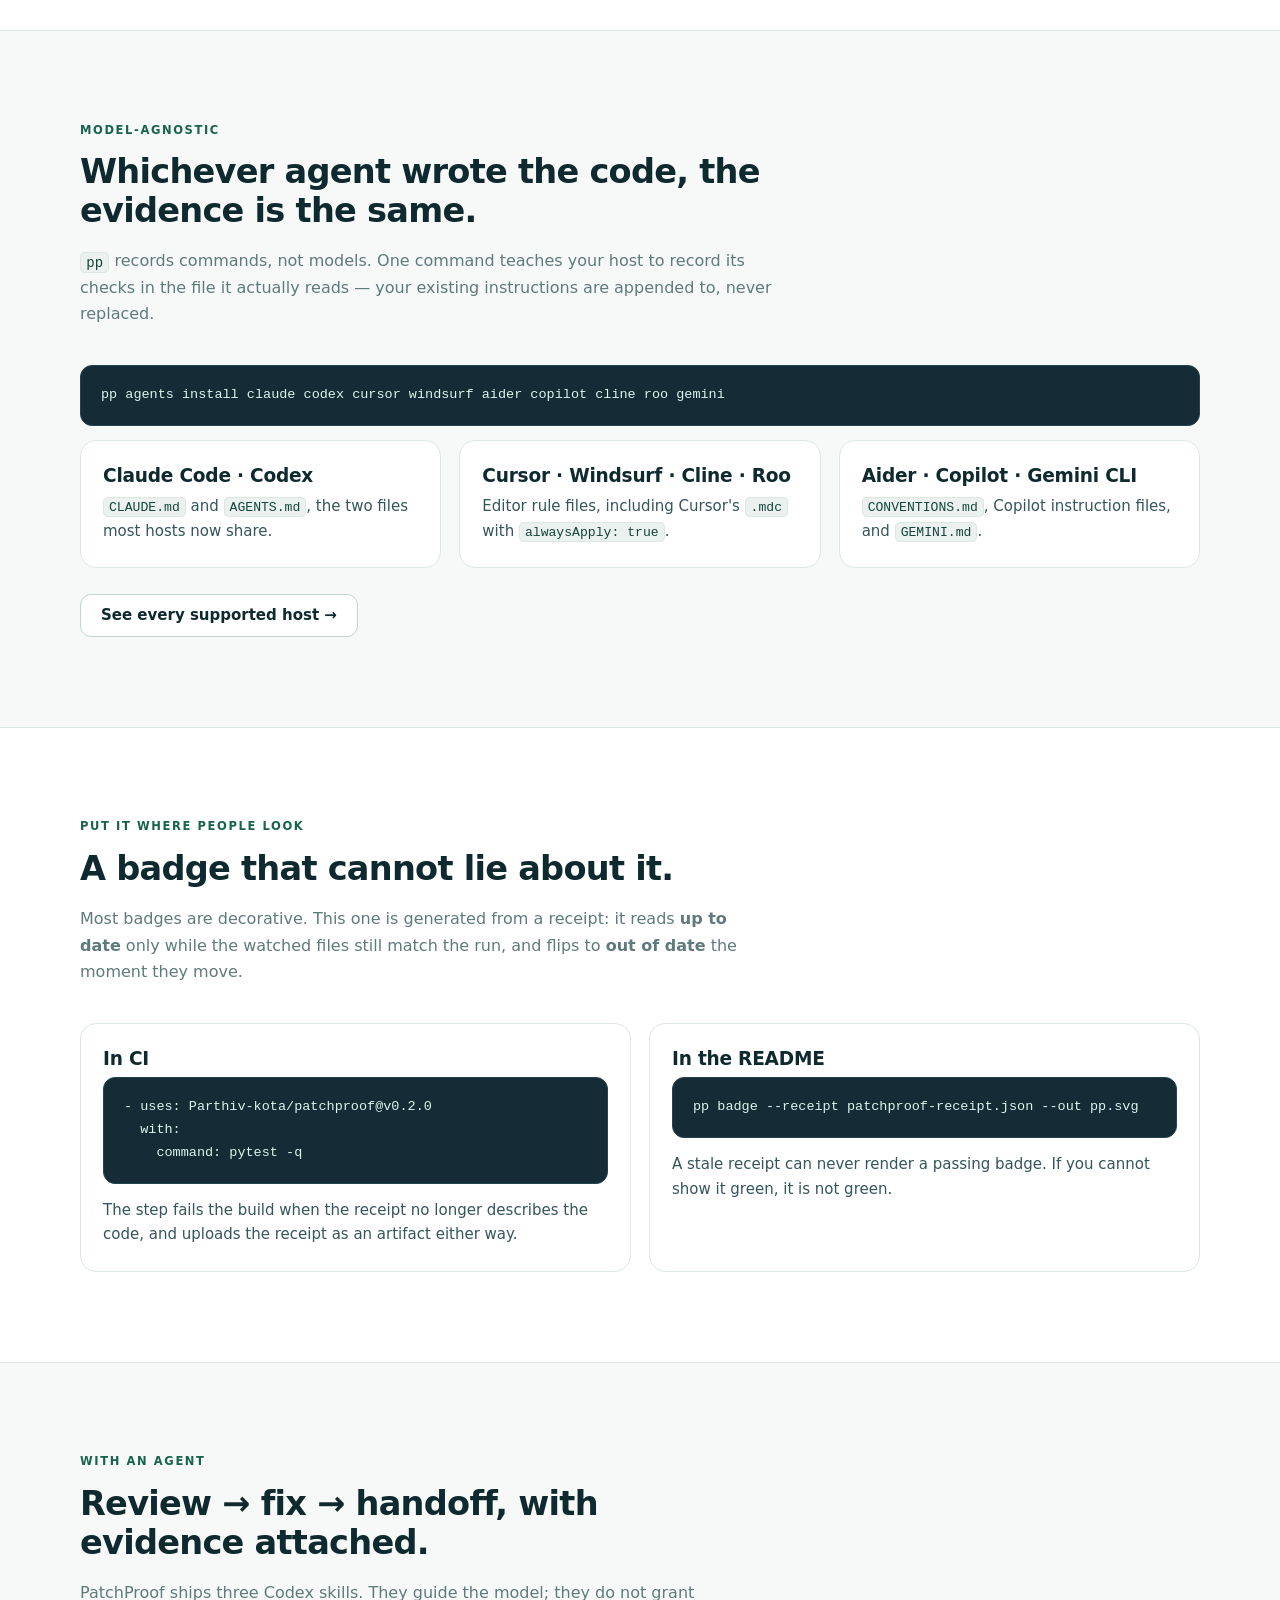
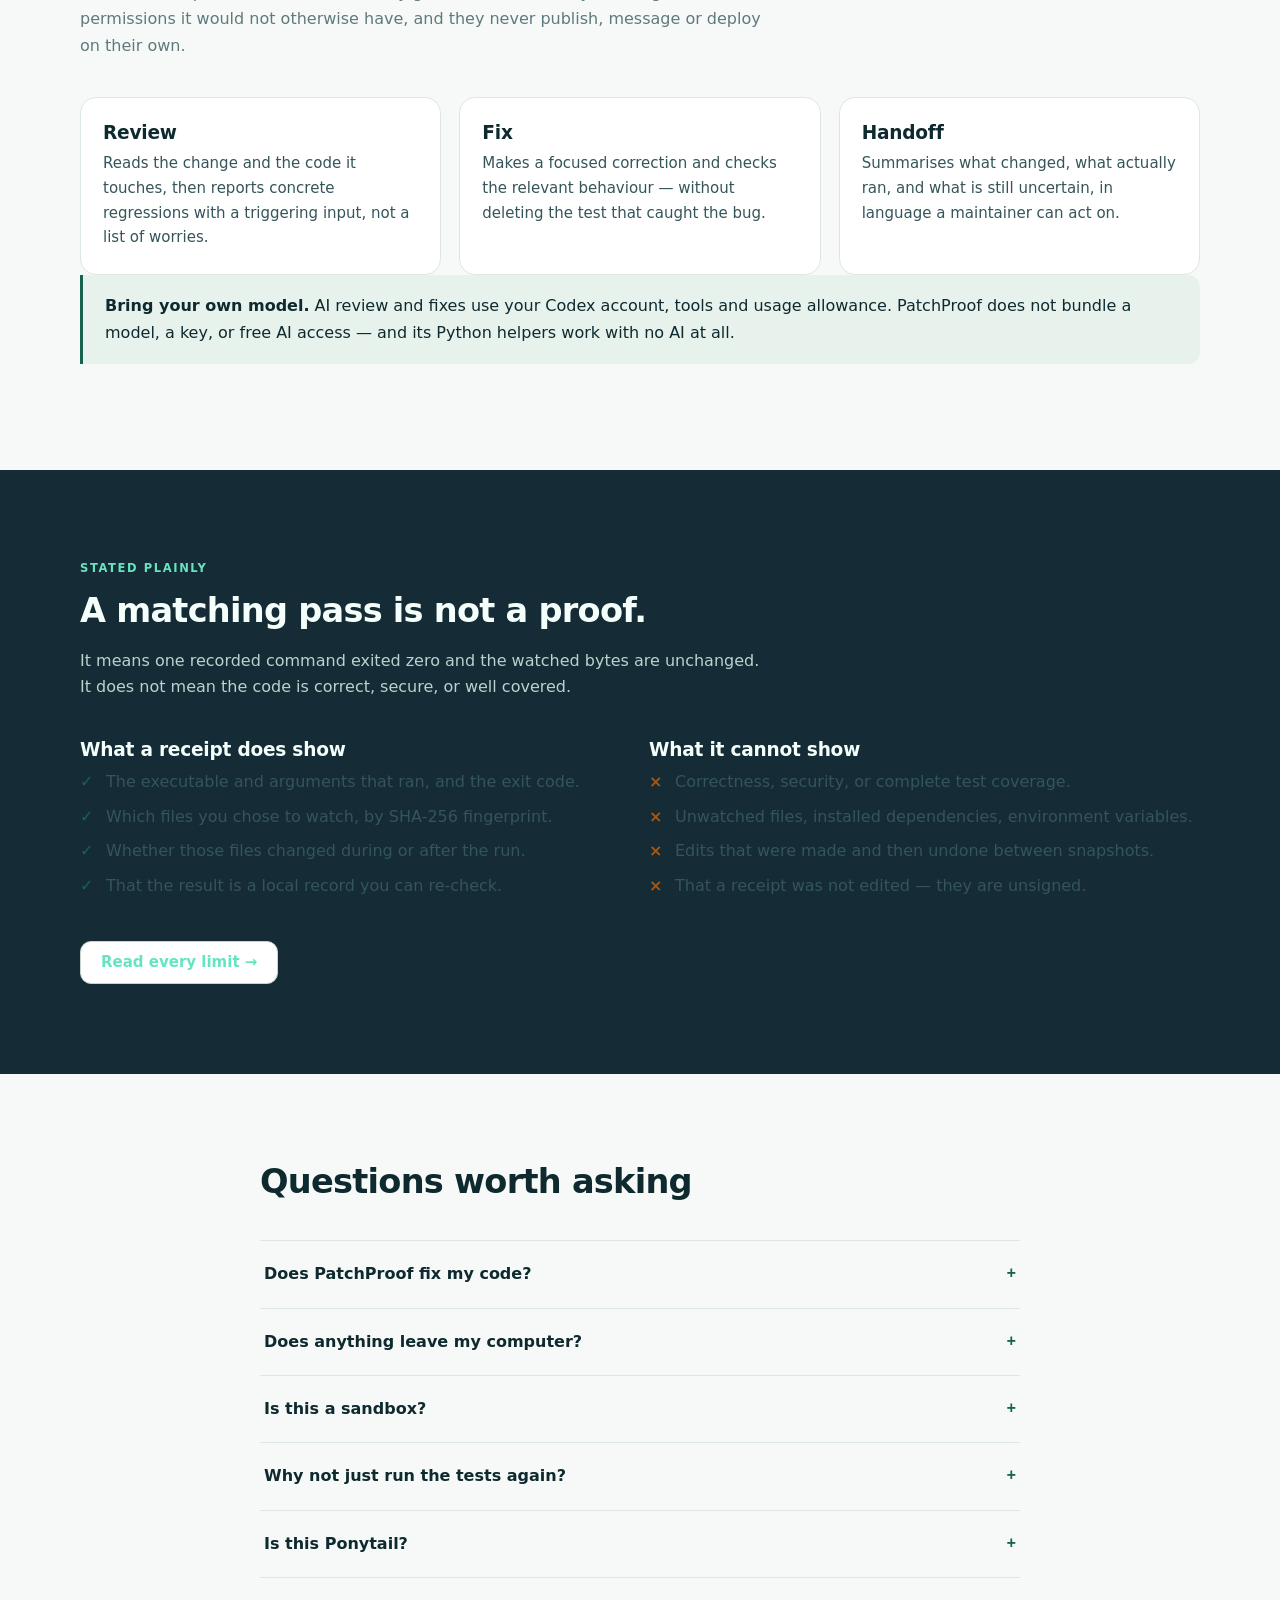
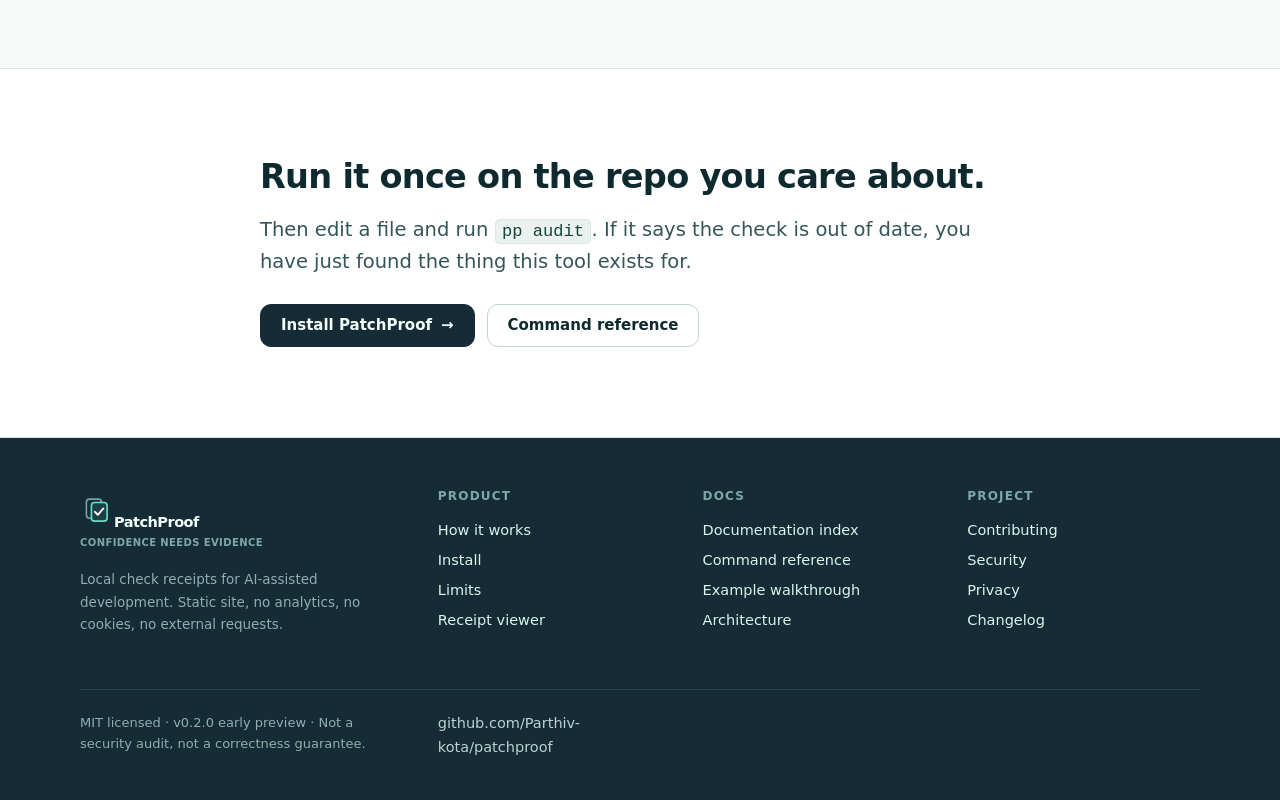
==== commit 594f9454: "Teach every coding agent to record its checks - pp agents install <host...> writes one four-line ver" ====
--- a/web/index.html
+++ b/web/index.html
@@ -158,6 +158,23 @@
   </section>
 
   <!-- ================= FOR CODEX ================= -->
+  <section>
+    <div class="wrap">
+      <div class="section-head">
+        <div class="eyebrow">Model-agnostic</div>
+        <h2>Whichever agent wrote the code, the evidence is the same.</h2>
+        <p><code>pp</code> records commands, not models. One command teaches your host to record its checks in the file it actually reads — your existing instructions are appended to, never replaced.</p>
+      </div>
+      <pre><code>pp agents install claude codex cursor windsurf aider copilot cline roo gemini</code></pre>
+      <div class="grid grid-3" style="margin-top:22px">
+        <article class="card"><h3>Claude Code · Codex</h3><p><code>CLAUDE.md</code> and <code>AGENTS.md</code>, the two files most hosts now share.</p></article>
+        <article class="card"><h3>Cursor · Windsurf · Cline · Roo</h3><p>Editor rule files, including Cursor's <code>.mdc</code> with <code>alwaysApply: true</code>.</p></article>
+        <article class="card"><h3>Aider · Copilot · Gemini CLI</h3><p><code>CONVENTIONS.md</code>, Copilot instruction files, and <code>GEMINI.md</code>.</p></article>
+      </div>
+      <div class="btn-row"><a class="btn btn-secondary" href="install.html">See every supported host →</a></div>
+    </div>
+  </section>
+
   <section class="band">
     <div class="wrap">
       <div class="section-head">
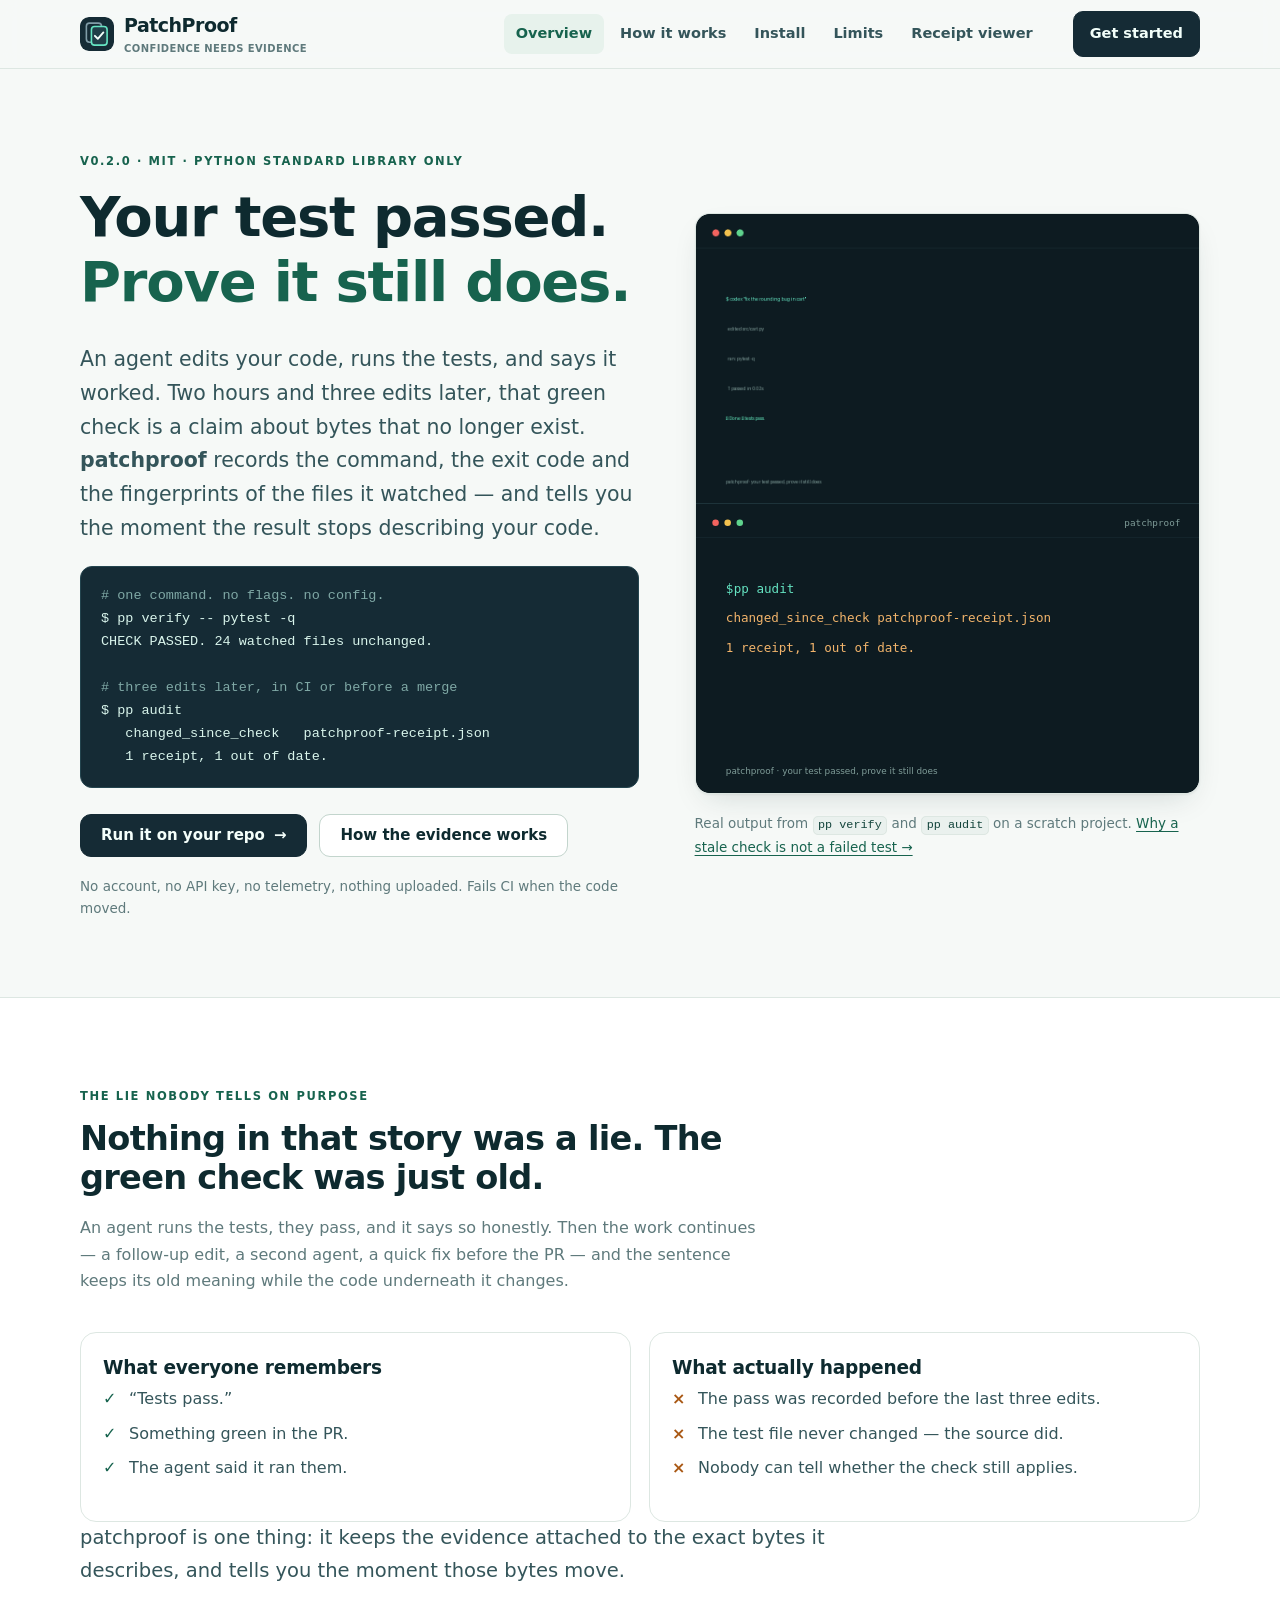
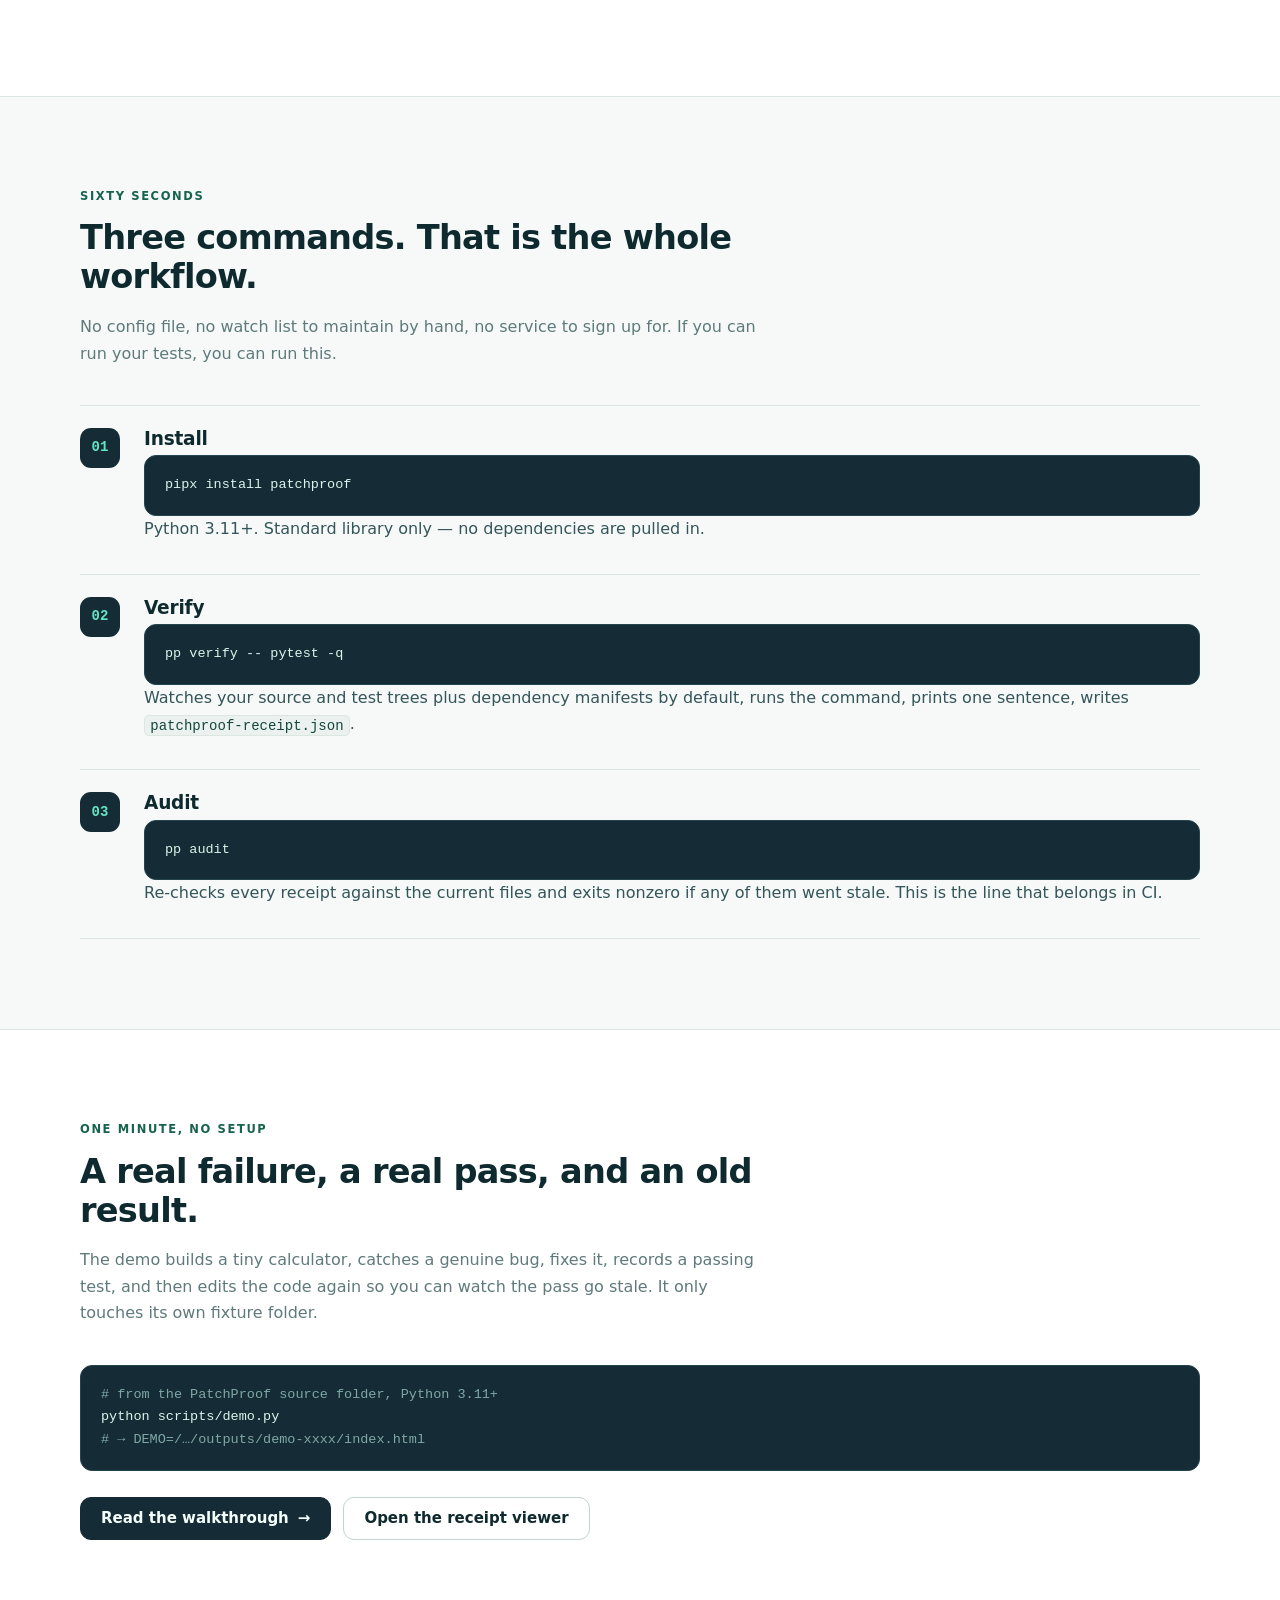
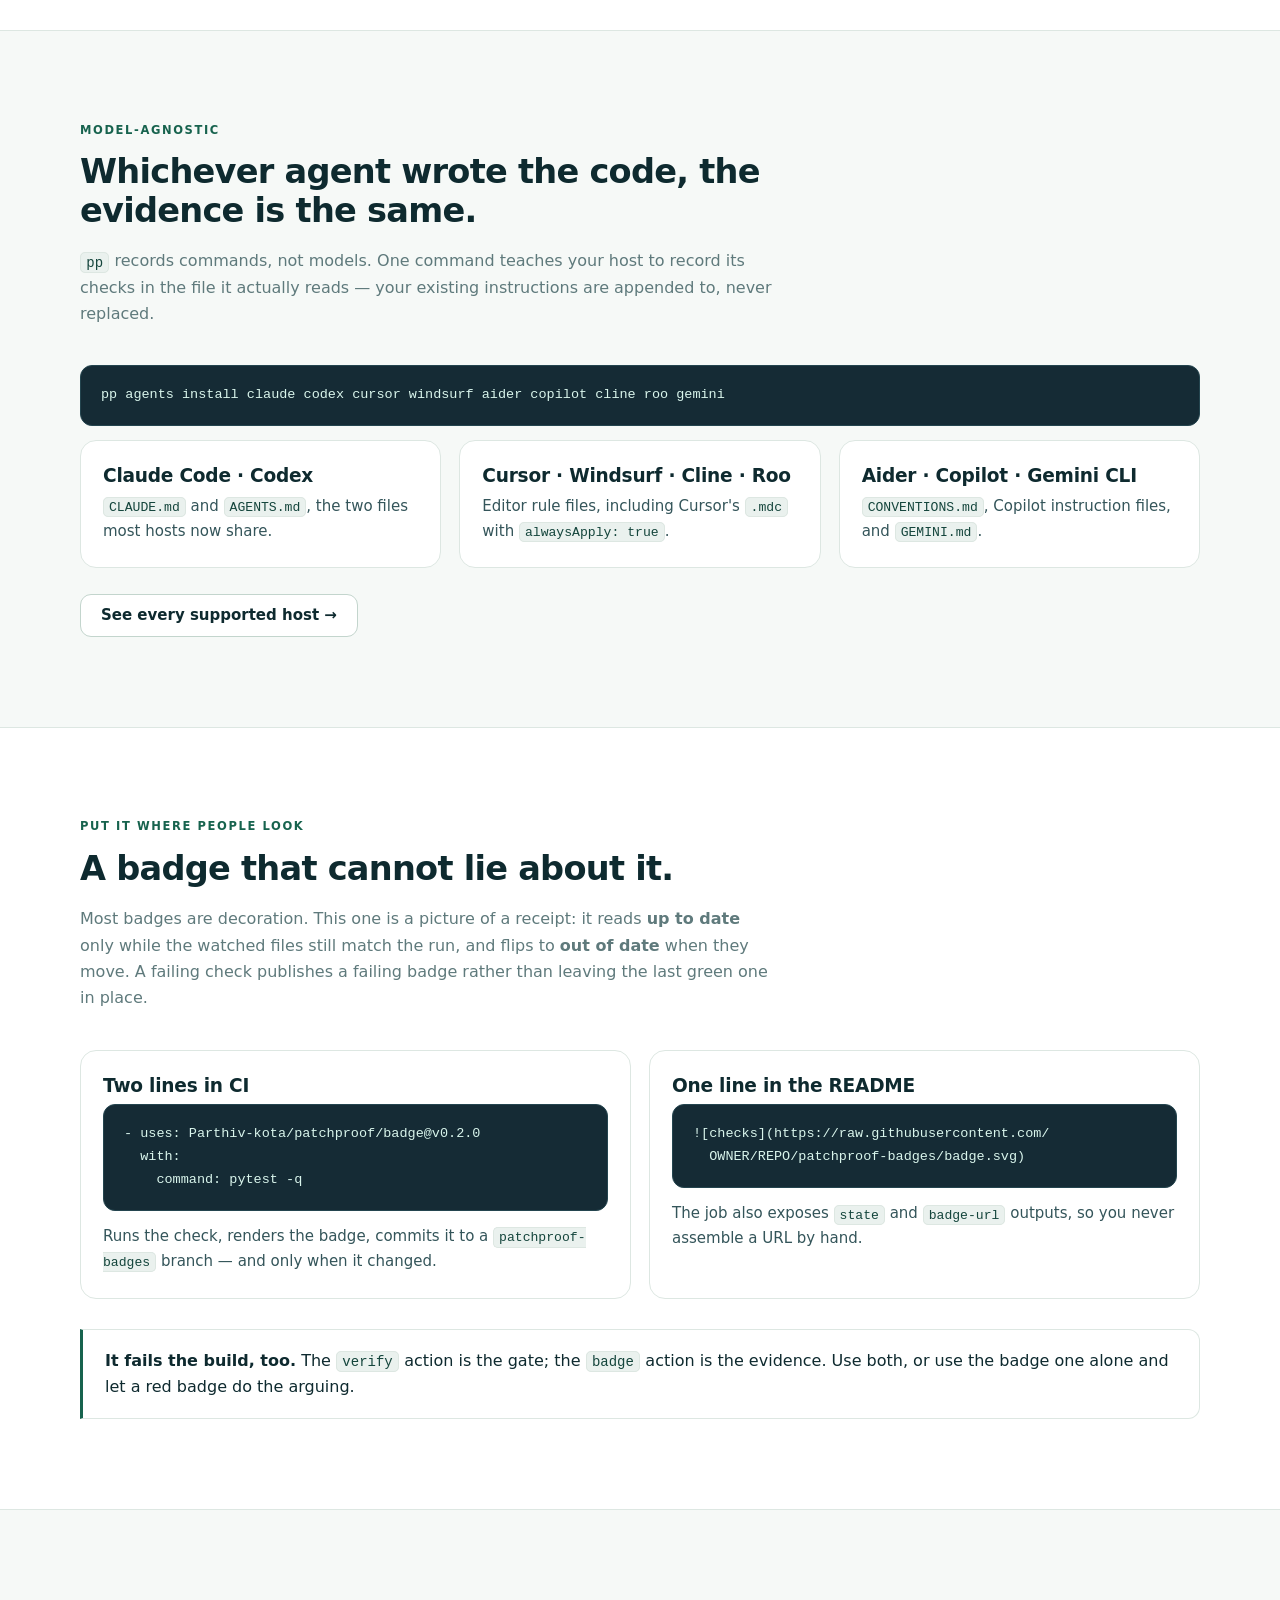
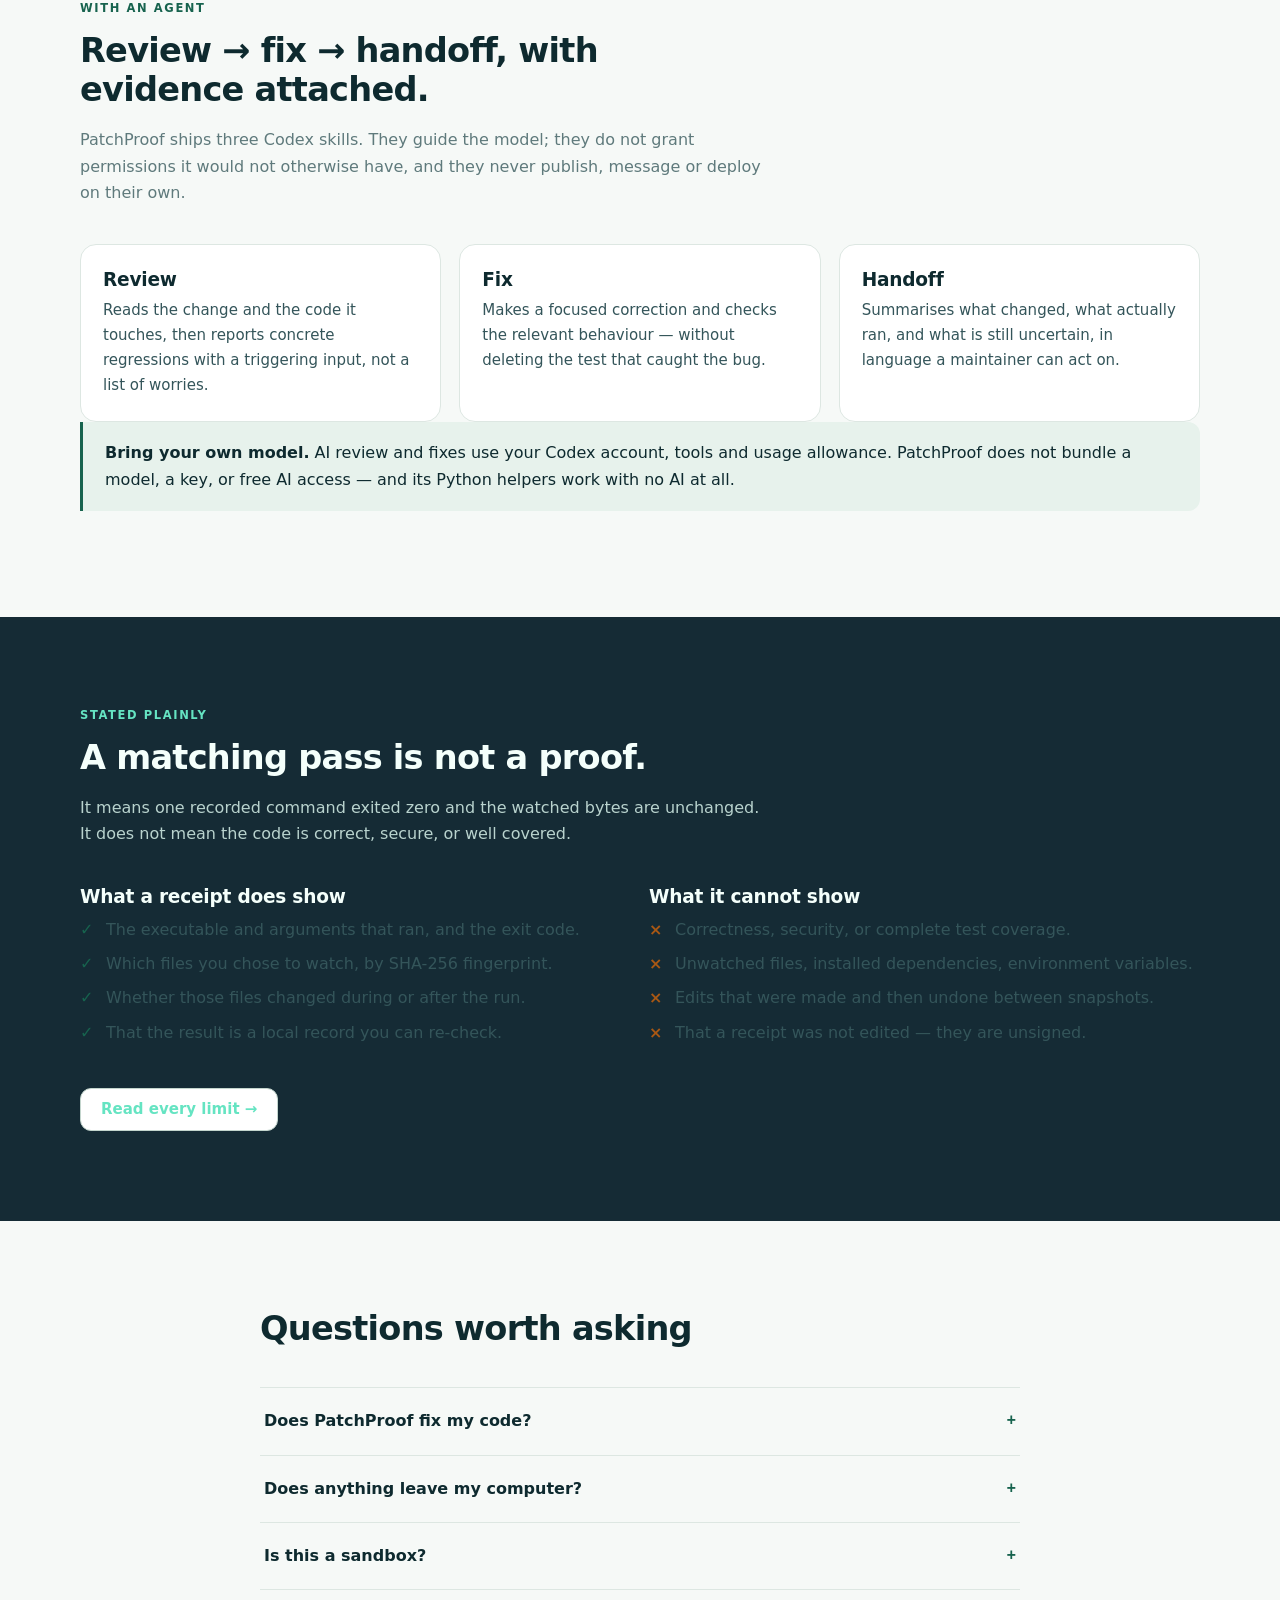
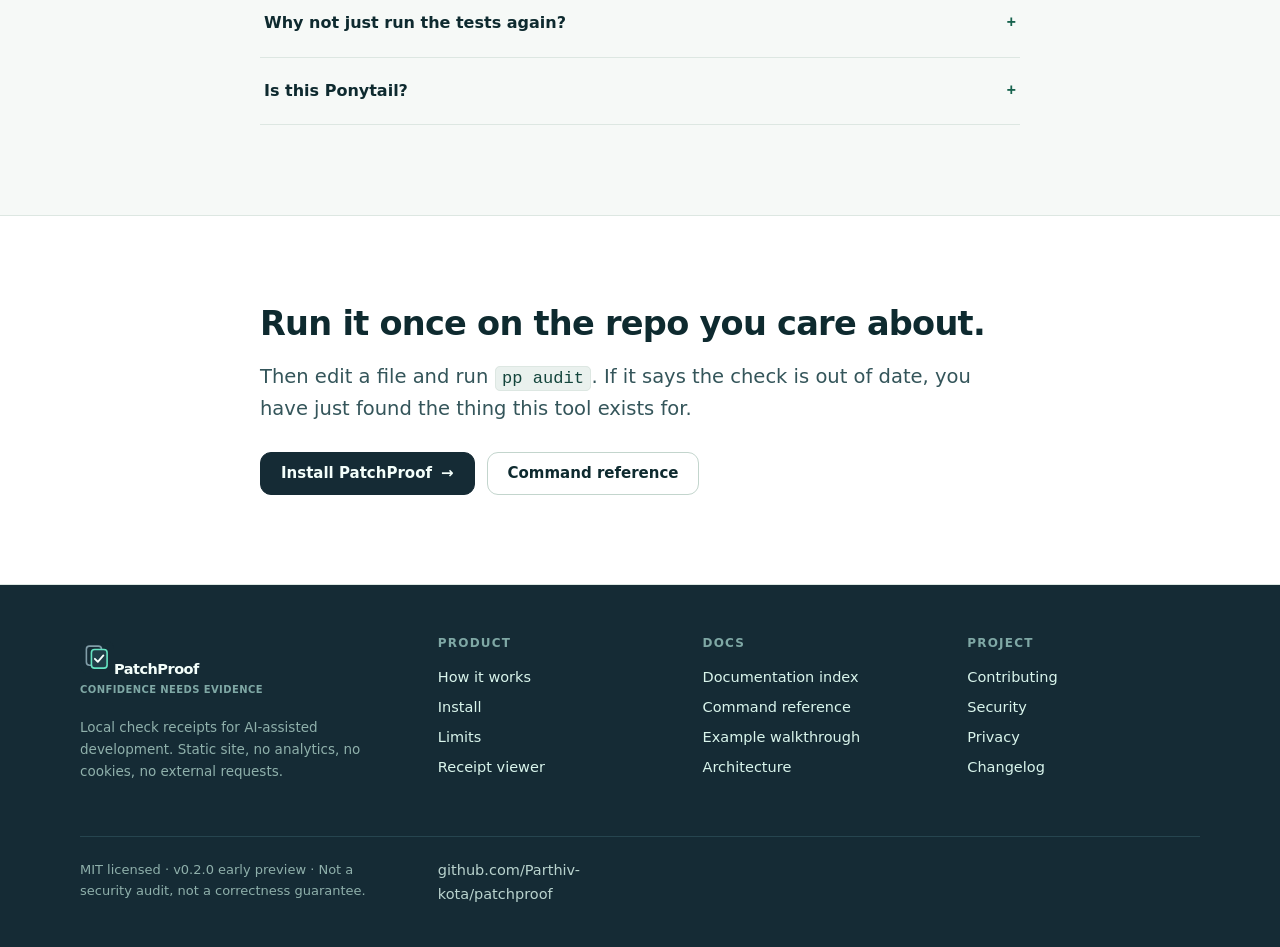
==== commit c6efb350: "Badge loop: publish a live, receipt-backed badge from CI - badge/action.yml: runs the check, renders" ====
--- a/web/index.html
+++ b/web/index.html
@@ -180,21 +180,25 @@
       <div class="section-head">
         <div class="eyebrow">Put it where people look</div>
         <h2>A badge that cannot lie about it.</h2>
-        <p>Most badges are decorative. This one is generated from a receipt: it reads <strong>up to date</strong> only while the watched files still match the run, and flips to <strong>out of date</strong> the moment they move.</p>
+        <p>Most badges are decoration. This one is a picture of a receipt: it reads <strong>up to date</strong> only while the watched files still match the run, and flips to <strong>out of date</strong> when they move. A failing check publishes a failing badge rather than leaving the last green one in place.</p>
       </div>
       <div class="grid grid-2">
         <div class="card">
-          <h3>In CI</h3>
-          <pre><code>- uses: Parthiv-kota/patchproof@v0.2.0
+          <h3>Two lines in CI</h3>
+          <pre><code>- uses: Parthiv-kota/patchproof/badge@v0.2.0
   with:
     command: pytest -q</code></pre>
-          <p>The step fails the build when the receipt no longer describes the code, and uploads the receipt as an artifact either way.</p>
+          <p>Runs the check, renders the badge, commits it to a <code>patchproof-badges</code> branch — and only when it changed.</p>
         </div>
         <div class="card">
-          <h3>In the README</h3>
-          <pre><code>pp badge --receipt patchproof-receipt.json --out pp.svg</code></pre>
-          <p>A stale receipt can never render a passing badge. If you cannot show it green, it is not green.</p>
-        </div>
+          <h3>One line in the README</h3>
+          <pre><code>![checks](https://raw.githubusercontent.com/
+  OWNER/REPO/patchproof-badges/badge.svg)</code></pre>
+          <p>The job also exposes <code>state</code> and <code>badge-url</code> outputs, so you never assemble a URL by hand.</p>
+        </div>
+      </div>
+      <div class="note-band">
+        <p><strong>It fails the build, too.</strong> The <code>verify</code> action is the gate; the <code>badge</code> action is the evidence. Use both, or use the badge one alone and let a red badge do the arguing.</p>
       </div>
     </div>
   </section>
